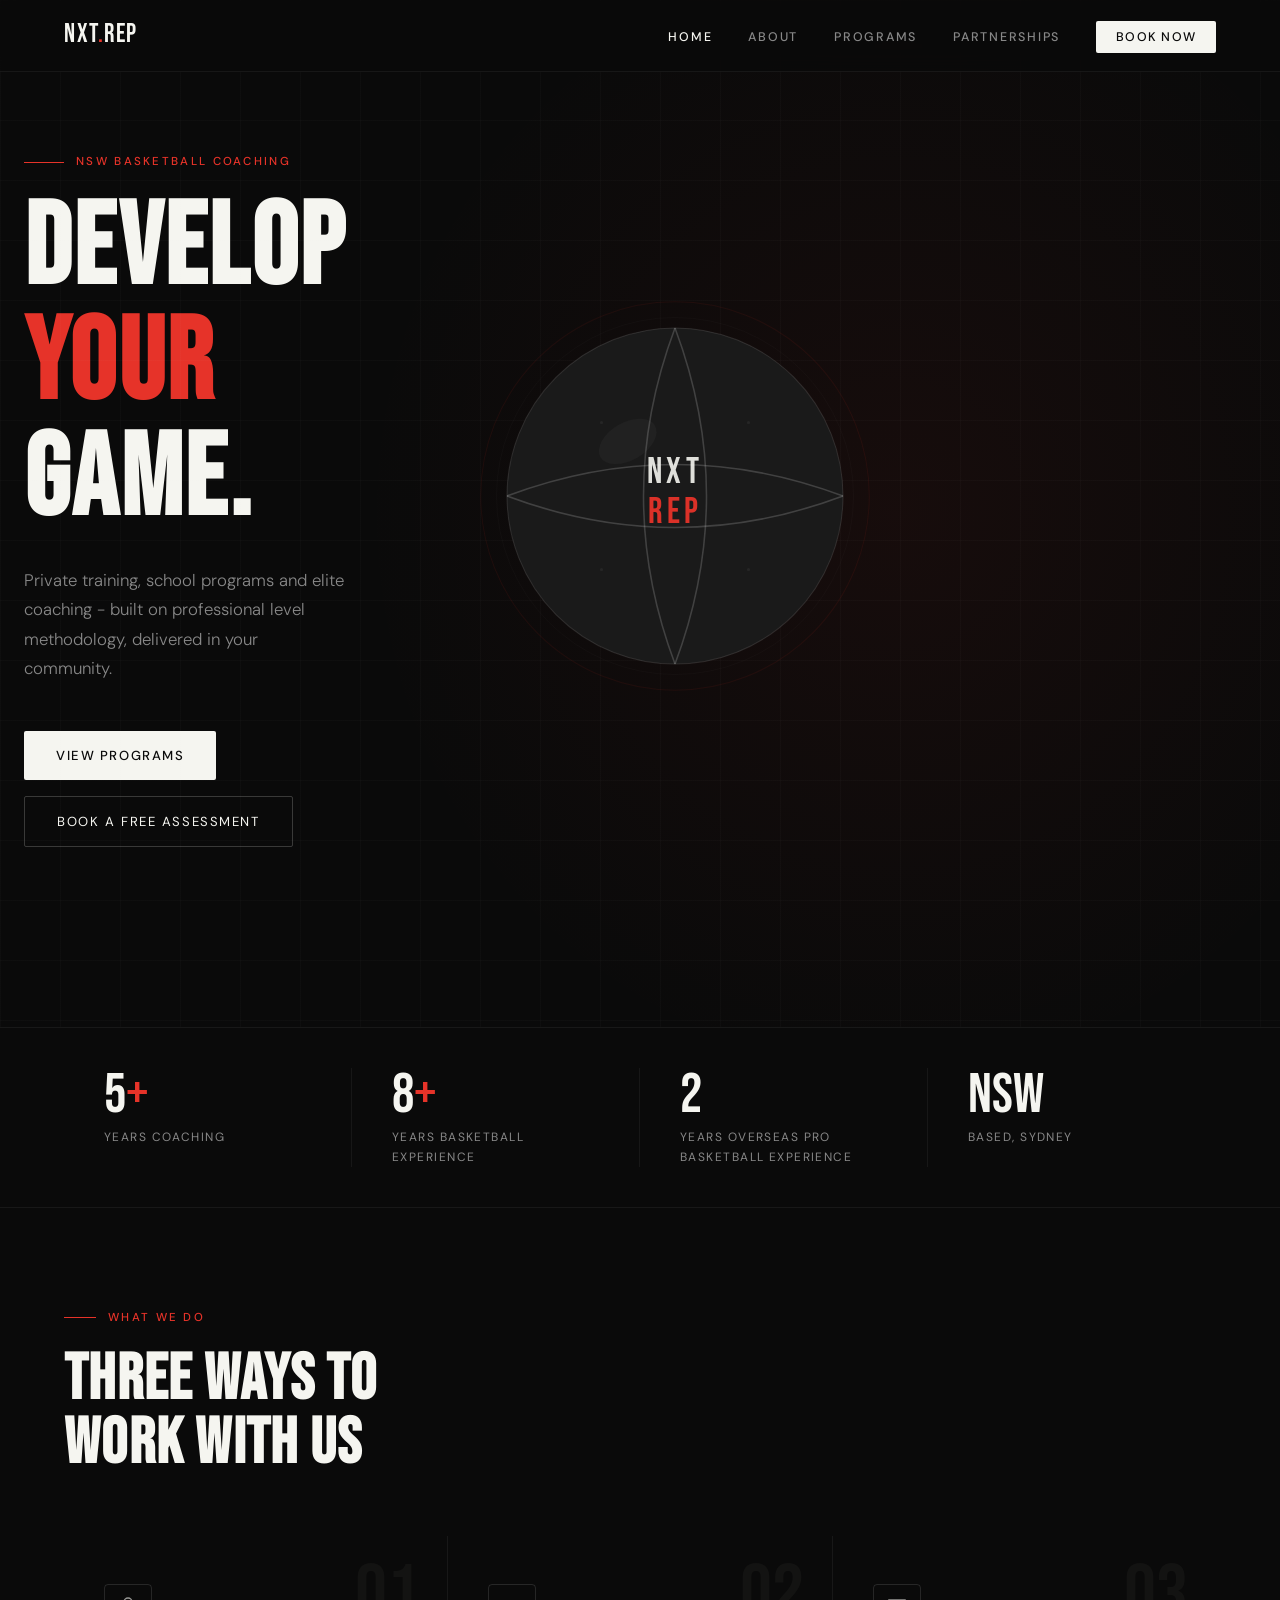
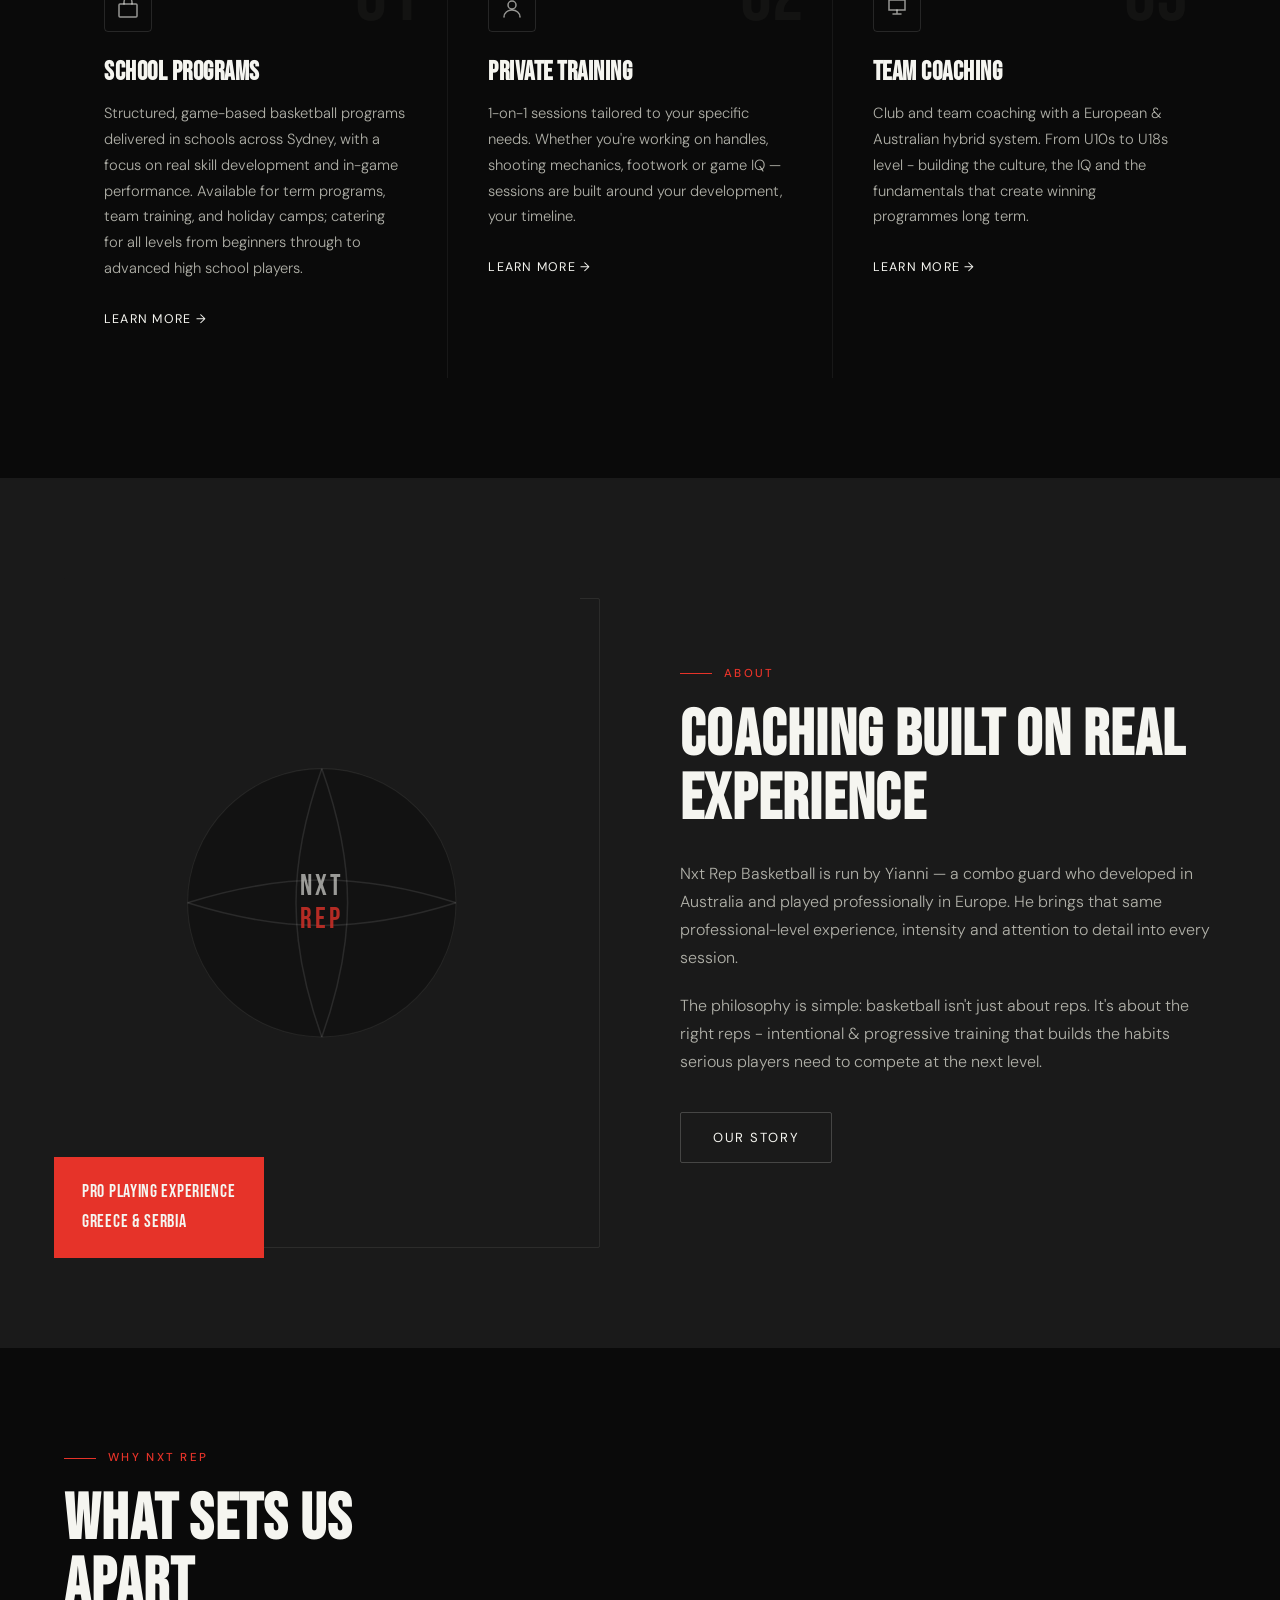
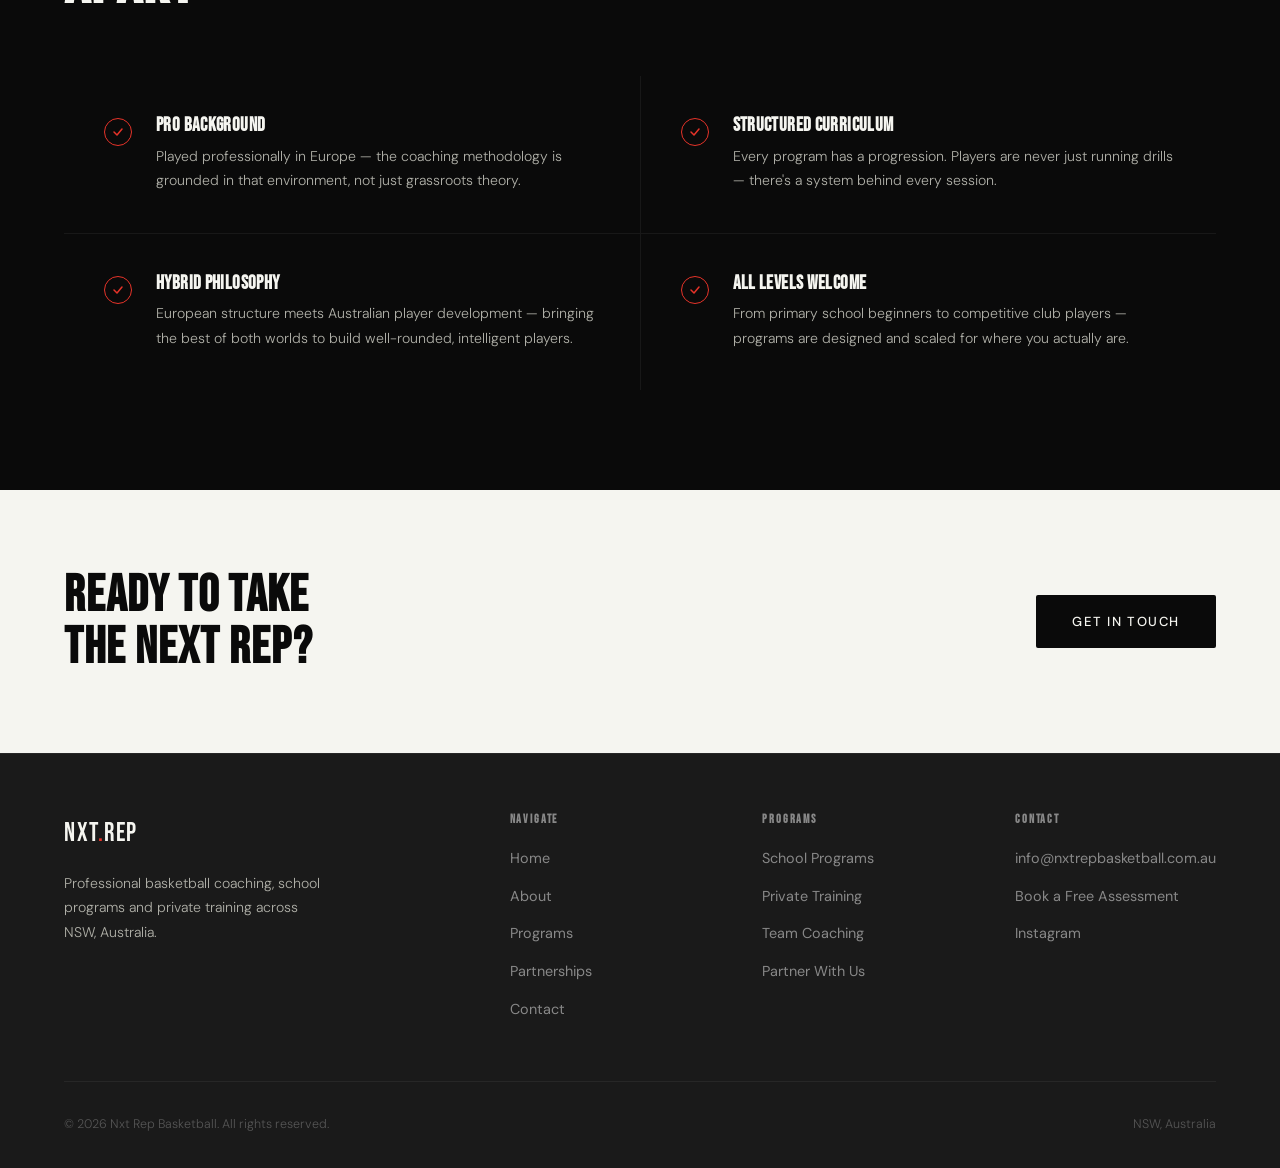
==== index.html @ c4bef32e "Add free assessment booking page and point Book Now buttons to it Co-Authored-By: Claude Opus 5.5 <n" ====
<!DOCTYPE html>
<html lang="en">
<head>
  <meta charset="UTF-8" />
  <meta name="viewport" content="width=device-width, initial-scale=1.0" />
  <meta name="description" content="Nxt Rep Basketball — School programs, private training and elite coaching in NSW, Australia. Develop your game with professional-level coaching." />
  <title>Nxt Rep Basketball | Develop Your Game</title>
  <link rel="stylesheet" href="style.css" />
</head>
<body>

<header>
  <div class="container nav-container">
    <a href="index.html" class="logo-text">NXT<span>.</span>REP</a>
    <nav>
      <ul>
        <li><a href="index.html" class="active">Home</a></li>
        <li><a href="about.html">About</a></li>
        <li><a href="programs.html">Programs</a></li>
        <li><a href="partnerships.html">Partnerships</a></li>
        <li><a href="assessment.html" class="nav-cta">Book Now</a></li>
      </ul>
    </nav>
    <button class="hamburger" id="hamburger" aria-label="Open menu">
      <span></span><span></span><span></span>
    </button>
  </div>
</header>

<div class="mobile-nav" id="mobileNav">
  <a href="index.html">Home</a>
  <a href="about.html">About</a>
  <a href="programs.html">Programs</a>
  <a href="partnerships.html">Partnerships</a>
  <a href="assessment.html">Book Now</a>
</div>

<main>
  <!-- HERO -->
  <section class="hero">
    <div class="hero-bg"></div>
    <div class="hero-grid-overlay"></div>
    <div class="container" style="display:grid;grid-template-columns:1fr 1fr;width:100%;align-items:center;">
      <div class="hero-text">
        <p class="hero-eyebrow">NSW Basketball Coaching</p>
        <h1>DEVELOP<br><em>YOUR</em><br>GAME.</h1>
        <p class="hero-sub">Private training, school programs and elite coaching - built on professional level methodology, delivered in your community.</p>
        <div class="hero-actions">
          <a href="programs.html" class="btn-primary">View Programs</a>
          <a href="assessment.html" class="btn-outline">Book a Free Assessment</a>
        </div>
      </div>
      <div class="hero-visual">
        <div class="hero-ball-wrap">
          <svg viewBox="0 0 400 400" xmlns="http://www.w3.org/2000/svg">
            <!-- Outer glow ring -->
            <circle cx="200" cy="200" r="185" fill="none" stroke="rgba(230,51,41,0.08)" stroke-width="1"/>
            <circle cx="200" cy="200" r="170" fill="none" stroke="rgba(245,245,240,0.04)" stroke-width="0.5"/>
            <!-- Ball body -->
            <circle cx="200" cy="200" r="160" fill="#1a1a1a" stroke="rgba(245,245,240,0.12)" stroke-width="1"/>
            <!-- Basketball seam lines -->
            <!-- Vertical seam -->
            <path d="M200 40 Q230 120 230 200 Q230 280 200 360" fill="none" stroke="rgba(245,245,240,0.18)" stroke-width="1.5"/>
            <path d="M200 40 Q170 120 170 200 Q170 280 200 360" fill="none" stroke="rgba(245,245,240,0.18)" stroke-width="1.5"/>
            <!-- Horizontal seam -->
            <path d="M40 200 Q120 170 200 170 Q280 170 360 200" fill="none" stroke="rgba(245,245,240,0.18)" stroke-width="1.5"/>
            <path d="M40 200 Q120 230 200 230 Q280 230 360 200" fill="none" stroke="rgba(245,245,240,0.18)" stroke-width="1.5"/>
            <!-- NXT REP text on ball -->
            <text x="200" y="188" text-anchor="middle" font-family="'Bebas Neue', sans-serif" font-size="34" letter-spacing="4" fill="rgba(245,245,240,0.90)">NXT</text>
            <text x="200" y="226" text-anchor="middle" font-family="'Bebas Neue', sans-serif" font-size="34" letter-spacing="4" fill="rgba(230,51,41,0.95)">REP</text>
            <!-- Subtle texture dots -->
            <circle cx="130" cy="130" r="1.5" fill="rgba(245,245,240,0.06)"/>
            <circle cx="270" cy="130" r="1.5" fill="rgba(245,245,240,0.06)"/>
            <circle cx="130" cy="270" r="1.5" fill="rgba(245,245,240,0.06)"/>
            <circle cx="270" cy="270" r="1.5" fill="rgba(245,245,240,0.06)"/>
            <!-- Ball shine -->
            <ellipse cx="155" cy="148" rx="30" ry="18" fill="rgba(245,245,240,0.03)" transform="rotate(-30 155 148)"/>
          </svg>
        </div>
      </div>
    </div>
  </section>

  <!-- STATS -->
  <div class="stats-bar">
    <div class="container">
      <div class="stats-grid">
        <div class="stat">
          <div class="stat-num">5<span>+</span></div>
          <div class="stat-label">Years coaching</div>
        </div>
        <div class="stat">
          <div class="stat-num">8<span>+</span></div>
          <div class="stat-label">Years Basketball Experience</div>
        </div>
        <div class="stat">
          <div class="stat-num">2</div>
          <div class="stat-label">Years Overseas Pro Basketball Experience</div>
        </div>
        <div class="stat">
          <div class="stat-num">NSW</div>
          <div class="stat-label">Based, Sydney</div>
        </div>
      </div>
    </div>
  </div>

  <!-- SERVICES -->
  <section>
    <div class="container">
      <p class="section-tag">What We Do</p>
      <h2>THREE WAYS TO<br>WORK WITH US</h2>
      <div class="services-grid">
        <!-- School Programs -->
        <div class="service-card">
          <div class="service-num">01</div>
          <div class="service-icon">
            <svg width="22" height="22" viewBox="0 0 22 22" fill="none" stroke="rgba(245,245,240,0.6)" stroke-width="1.5" stroke-linecap="round">
              <rect x="2" y="7" width="18" height="13" rx="1"/>
              <path d="M7 7V5a4 4 0 018 0v2"/>
            </svg>
          </div>
          <h3>SCHOOL PROGRAMS</h3>
          <p>Structured, game-based basketball programs delivered in schools across Sydney, with a focus on real skill development and in-game performance. Available for term programs, team training, and holiday camps; catering for all levels from beginners through to advanced high school players.</p>
          <a href="programs.html" class="service-link">Learn more →</a>
        </div>
        <!-- Private Training -->
        <div class="service-card">
          <div class="service-num">02</div>
          <div class="service-icon">
            <svg width="22" height="22" viewBox="0 0 22 22" fill="none" stroke="rgba(245,245,240,0.6)" stroke-width="1.5" stroke-linecap="round">
              <circle cx="11" cy="8" r="4"/>
              <path d="M3 20c0-4 3.6-7 8-7s8 3 8 7"/>
            </svg>
          </div>
          <h3>PRIVATE TRAINING</h3>
          <p>1-on-1 sessions tailored to your specific needs. Whether you're working on handles, shooting mechanics, footwork or game IQ — sessions are built around your development, your timeline.</p>
          <a href="programs.html" class="service-link">Learn more →</a>
        </div>
        <!-- Coaching -->
        <div class="service-card">
          <div class="service-num">03</div>
          <div class="service-icon">
            <svg width="22" height="22" viewBox="0 0 22 22" fill="none" stroke="rgba(245,245,240,0.6)" stroke-width="1.5" stroke-linecap="round">
              <path d="M3 3h16v10H3z"/>
              <path d="M7 17h8M11 13v4"/>
            </svg>
          </div>
          <h3>TEAM COACHING</h3>
          <p>Club and team coaching with a European & Australian hybrid system. From U10s to U18s level - building the culture, the IQ and the fundamentals that create winning programmes long term.</p>
          <a href="programs.html" class="service-link">Learn more →</a>
        </div>
      </div>
    </div>
  </section>

  <!-- ABOUT SPLIT -->
  <section style="background:var(--grey);padding:100px 0;">
    <div class="container">
      <div class="about-split">
        <div class="about-visual">
          <div class="about-bg-rect"></div>
          <div class="about-main-rect">
            <svg class="about-ball-svg" viewBox="0 0 300 300" xmlns="http://www.w3.org/2000/svg">
              <circle cx="150" cy="150" r="130" fill="#111" stroke="rgba(245,245,240,0.08)" stroke-width="1"/>
              <path d="M150 20 Q175 90 175 150 Q175 210 150 280" fill="none" stroke="rgba(245,245,240,0.12)" stroke-width="1.5"/>
              <path d="M150 20 Q125 90 125 150 Q125 210 150 280" fill="none" stroke="rgba(245,245,240,0.12)" stroke-width="1.5"/>
              <path d="M20 150 Q90 128 150 128 Q210 128 280 150" fill="none" stroke="rgba(245,245,240,0.12)" stroke-width="1.5"/>
              <path d="M20 150 Q90 172 150 172 Q210 172 280 150" fill="none" stroke="rgba(245,245,240,0.12)" stroke-width="1.5"/>
              <text x="150" y="142" text-anchor="middle" font-family="'Bebas Neue', sans-serif" font-size="28" letter-spacing="3" fill="rgba(245,245,240,0.7)">NXT</text>
              <text x="150" y="174" text-anchor="middle" font-family="'Bebas Neue', sans-serif" font-size="28" letter-spacing="3" fill="rgba(230,51,41,0.9)">REP</text>
            </svg>
          </div>
          <div class="about-tag-box">
            <p>Pro playing experience<br>Greece &amp; Serbia</p>
          </div>
        </div>
        <div class="about-text">
          <p class="section-tag">About</p>
          <h2>COACHING BUILT ON REAL EXPERIENCE</h2>
          <p>Nxt Rep Basketball is run by Yianni — a combo guard who developed in Australia and played professionally in Europe. He brings that same professional-level experience, intensity and attention to detail into every session.</p>
          <p>The philosophy is simple: basketball isn't just about reps. It's about the right reps - intentional & progressive training that builds the habits serious players need to compete at the next level.</p>
          <a href="about.html" class="btn-outline" style="margin-top:16px;">Our Story</a>
        </div>
      </div>
    </div>
  </section>

  <!-- WHY US -->
  <section>
    <div class="container">
      <p class="section-tag">Why Nxt Rep</p>
      <h2>WHAT SETS US<br>APART</h2>
      <div class="why-grid">
        <div class="why-item">
          <div class="why-check"><svg viewBox="0 0 12 12" fill="none"><polyline points="2,6 5,9 10,3" stroke-width="1.5" stroke-linecap="round" stroke-linejoin="round"/></svg></div>
          <div>
            <h3>PRO BACKGROUND</h3>
            <p>Played professionally in Europe — the coaching methodology is grounded in that environment, not just grassroots theory.</p>
          </div>
        </div>
        <div class="why-item">
          <div class="why-check"><svg viewBox="0 0 12 12" fill="none"><polyline points="2,6 5,9 10,3" stroke-width="1.5" stroke-linecap="round" stroke-linejoin="round"/></svg></div>
          <div>
            <h3>STRUCTURED CURRICULUM</h3>
            <p>Every program has a progression. Players are never just running drills — there's a system behind every session.</p>
          </div>
        </div>
        <div class="why-item">
          <div class="why-check"><svg viewBox="0 0 12 12" fill="none"><polyline points="2,6 5,9 10,3" stroke-width="1.5" stroke-linecap="round" stroke-linejoin="round"/></svg></div>
          <div>
            <h3>HYBRID PHILOSOPHY</h3>
            <p>European structure meets Australian player development — bringing the best of both worlds to build well-rounded, intelligent players.</p>
          </div>
        </div>
        <div class="why-item">
          <div class="why-check"><svg viewBox="0 0 12 12" fill="none"><polyline points="2,6 5,9 10,3" stroke-width="1.5" stroke-linecap="round" stroke-linejoin="round"/></svg></div>
          <div>
            <h3>ALL LEVELS WELCOME</h3>
            <p>From primary school beginners to competitive club players — programs are designed and scaled for where you actually are.</p>
          </div>
        </div>
      </div>
    </div>
  </section>

  <!-- CTA BANNER -->
  <div class="cta-banner">
    <div class="container">
      <h2 style="color:var(--black);">READY TO TAKE<br>THE NEXT REP?</h2>
      <a href="contact.html" class="btn-black">Get in Touch</a>
    </div>
  </div>
</main>

<footer>
  <div class="container">
    <div class="footer-grid">
      <div class="footer-brand">
        <span class="logo-text">NXT<span style="color:var(--red)">.</span>REP</span>
        <p>Professional basketball coaching, school programs and private training across NSW, Australia.</p>
      </div>
      <div class="footer-col">
        <h4>Navigate</h4>
        <ul>
          <li><a href="index.html">Home</a></li>
          <li><a href="about.html">About</a></li>
          <li><a href="programs.html">Programs</a></li>
          <li><a href="partnerships.html">Partnerships</a></li>
          <li><a href="contact.html">Contact</a></li>
        </ul>
      </div>
      <div class="footer-col">
        <h4>Programs</h4>
        <ul>
          <li><a href="programs.html">School Programs</a></li>
          <li><a href="programs.html">Private Training</a></li>
          <li><a href="programs.html">Team Coaching</a></li>
          <li><a href="partnerships.html">Partner With Us</a></li>
        </ul>
      </div>
      <div class="footer-col">
        <h4>Contact</h4>
        <ul>
          <li><a href="mailto:info@nxtrepbasketball.com.au">info@nxtrepbasketball.com.au</a></li>
          <li><a href="assessment.html">Book a Free Assessment</a></li>
          <li><a href="#">Instagram</a></li>
        </ul>
      </div>
    </div>
    <div class="footer-bottom">
      <p>&copy; 2026 Nxt Rep Basketball. All rights reserved.</p>
      <p>NSW, Australia</p>
    </div>
  </div>
</footer>

<script>
  const hamburger = document.getElementById('hamburger');
  const mobileNav = document.getElementById('mobileNav');
  hamburger.addEventListener('click', () => {
    mobileNav.classList.toggle('open');
  });
  mobileNav.querySelectorAll('a').forEach(a => {
    a.addEventListener('click', () => mobileNav.classList.remove('open'));
  });
</script>
</body>
</html>
---- style.css ----
@import url('https://fonts.googleapis.com/css2?family=Bebas+Neue&family=DM+Sans:ital,opsz,wght@0,9..40,300;0,9..40,400;0,9..40,500;1,9..40,300&display=swap');

:root {
  --black: #0a0a0a;
  --white: #f5f5f0;
  --grey: #1a1a1a;
  --mid-grey: #2e2e2e;
  --light-grey: #888;
  --accent: #f5f5f0;
  --red: #e63329;
  --font-display: 'Bebas Neue', sans-serif;
  --font-body: 'DM Sans', sans-serif;
  --max-w: 1200px;
  --nav-h: 72px;
}

*, *::before, *::after { box-sizing: border-box; margin: 0; padding: 0; }

html { scroll-behavior: smooth; }

body {
  background: var(--black);
  color: var(--white);
  font-family: var(--font-body);
  font-size: 16px;
  line-height: 1.6;
  overflow-x: hidden;
}

/* ─── TYPOGRAPHY ─── */
h1, h2, h3, h4 { font-family: var(--font-display); letter-spacing: 0.02em; line-height: 1; }
h1 { font-size: clamp(3.5rem, 9vw, 8rem); }
h2 { font-size: clamp(2.2rem, 5vw, 4.5rem); }
h3 { font-size: clamp(1.4rem, 2.5vw, 2rem); }
p { font-weight: 300; line-height: 1.75; color: #b0b0a8; }
a { color: inherit; text-decoration: none; }

/* ─── CONTAINER ─── */
.container { max-width: var(--max-w); margin: 0 auto; padding: 0 24px; }

/* ─── NAV ─── */
header {
  position: fixed; top: 0; left: 0; right: 0;
  height: var(--nav-h);
  background: rgba(10,10,10,0.92);
  backdrop-filter: blur(12px);
  border-bottom: 1px solid rgba(245,245,240,0.06);
  z-index: 100;
}
.nav-container {
  height: 100%;
  display: flex;
  align-items: center;
  justify-content: space-between;
}
.logo-text {
  font-family: var(--font-display);
  font-size: 1.6rem;
  letter-spacing: 0.06em;
  color: var(--white);
}
.logo-text span { color: var(--red); }
nav ul { list-style: none; display: flex; gap: 36px; }
nav ul li a {
  font-size: 0.78rem;
  font-weight: 500;
  letter-spacing: 0.14em;
  text-transform: uppercase;
  color: #888;
  transition: color 0.2s;
}
nav ul li a:hover, nav ul li a.active { color: var(--white); }
.nav-cta {
  background: var(--white);
  color: var(--black) !important;
  padding: 8px 20px;
  border-radius: 2px;
  font-weight: 500 !important;
  letter-spacing: 0.1em;
  transition: background 0.2s, color 0.2s !important;
}
.nav-cta:hover { background: var(--red) !important; color: var(--white) !important; }

/* Hamburger */
.hamburger { display: none; background: none; border: none; cursor: pointer; padding: 4px; }
.hamburger span {
  display: block; width: 24px; height: 1.5px;
  background: var(--white); margin: 5px 0;
  transition: all 0.3s;
}
.mobile-nav {
  display: none; position: fixed; inset: 0;
  background: var(--black); z-index: 99;
  flex-direction: column; align-items: center; justify-content: center; gap: 40px;
}
.mobile-nav a {
  font-family: var(--font-display);
  font-size: 3rem;
  letter-spacing: 0.06em;
  color: var(--white);
  transition: color 0.2s;
}
.mobile-nav a:hover { color: var(--red); }
.mobile-nav.open { display: flex; }

/* ─── HERO ─── */
.hero {
  min-height: 100vh;
  padding-top: var(--nav-h);
  display: grid;
  grid-template-columns: 1fr 1fr;
  align-items: center;
  position: relative;
  overflow: hidden;
}
.hero-bg {
  position: absolute; inset: 0;
  background: radial-gradient(ellipse 60% 80% at 70% 50%, rgba(230,51,41,0.06) 0%, transparent 70%);
  pointer-events: none;
}
.hero-grid-overlay {
  position: absolute; inset: 0;
  background-image: linear-gradient(rgba(245,245,240,0.02) 1px, transparent 1px),
                    linear-gradient(90deg, rgba(245,245,240,0.02) 1px, transparent 1px);
  background-size: 60px 60px;
  pointer-events: none;
}
.hero-text { padding: 80px 60px 80px 0; }
.hero-eyebrow {
  font-size: 0.72rem;
  letter-spacing: 0.2em;
  text-transform: uppercase;
  color: var(--red);
  font-weight: 500;
  margin-bottom: 20px;
  display: flex;
  align-items: center;
  gap: 12px;
}
.hero-eyebrow::before {
  content: '';
  display: inline-block;
  width: 40px; height: 1px;
  background: var(--red);
}
.hero h1 { margin-bottom: 28px; }
.hero h1 em { font-style: normal; color: var(--red); }
.hero-sub {
  font-size: 1.05rem;
  max-width: 420px;
  margin-bottom: 48px;
  color: #888;
}
.hero-actions { display: flex; gap: 16px; flex-wrap: wrap; }
.btn-primary {
  background: var(--white);
  color: var(--black);
  padding: 14px 32px;
  font-weight: 500;
  font-size: 0.82rem;
  letter-spacing: 0.12em;
  text-transform: uppercase;
  border-radius: 2px;
  transition: background 0.2s, color 0.2s;
  display: inline-block;
}
.btn-primary:hover { background: var(--red); color: var(--white); }
.btn-outline {
  border: 1px solid rgba(245,245,240,0.2);
  color: var(--white);
  padding: 14px 32px;
  font-weight: 400;
  font-size: 0.82rem;
  letter-spacing: 0.12em;
  text-transform: uppercase;
  border-radius: 2px;
  transition: border-color 0.2s, background 0.2s;
  display: inline-block;
}
.btn-outline:hover { border-color: var(--white); background: rgba(245,245,240,0.06); }

/* Hero ball SVG side */
.hero-visual {
  display: flex;
  align-items: center;
  justify-content: center;
  padding: 60px;
  position: relative;
}
.hero-ball-wrap {
  position: relative;
  width: 420px;
  max-width: 100%;
}
.hero-ball-wrap svg { width: 100%; height: auto; }

/* ─── STATS BAR ─── */
.stats-bar {
  border-top: 1px solid rgba(245,245,240,0.06);
  border-bottom: 1px solid rgba(245,245,240,0.06);
  padding: 40px 0;
}
.stats-grid {
  display: grid;
  grid-template-columns: repeat(4, 1fr);
  gap: 0;
}
.stat {
  padding: 0 40px;
  border-right: 1px solid rgba(245,245,240,0.06);
}
.stat:last-child { border-right: none; }
.stat-num {
  font-family: var(--font-display);
  font-size: 3.5rem;
  line-height: 1;
  color: var(--white);
  margin-bottom: 4px;
}
.stat-num span { color: var(--red); }
.stat-label {
  font-size: 0.75rem;
  letter-spacing: 0.12em;
  text-transform: uppercase;
  color: var(--light-grey);
}

/* ─── SECTIONS ─── */
section { padding: 100px 0; }
.section-tag {
  font-size: 0.72rem;
  letter-spacing: 0.2em;
  text-transform: uppercase;
  color: var(--red);
  font-weight: 500;
  display: flex;
  align-items: center;
  gap: 12px;
  margin-bottom: 20px;
}
.section-tag::before {
  content: '';
  display: inline-block;
  width: 32px; height: 1px;
  background: var(--red);
}

/* ─── SERVICES ─── */
.services-grid {
  display: grid;
  grid-template-columns: repeat(3, 1fr);
  gap: 1px;
  background: rgba(245,245,240,0.06);
  margin-top: 60px;
}
.service-card {
  background: var(--black);
  padding: 48px 40px;
  position: relative;
  overflow: hidden;
  transition: background 0.3s;
}
.service-card:hover { background: var(--grey); }
.service-num {
  font-family: var(--font-display);
  font-size: 5rem;
  color: rgba(245,245,240,0.04);
  position: absolute;
  top: 20px; right: 28px;
  line-height: 1;
  transition: color 0.3s;
}
.service-card:hover .service-num { color: rgba(230,51,41,0.1); }
.service-icon {
  width: 48px; height: 48px;
  border: 1px solid rgba(245,245,240,0.12);
  border-radius: 4px;
  display: flex; align-items: center; justify-content: center;
  margin-bottom: 28px;
}
.service-card h3 { margin-bottom: 16px; font-size: 1.6rem; }
.service-card p { font-size: 0.92rem; }
.service-link {
  display: inline-flex;
  align-items: center;
  gap: 8px;
  margin-top: 28px;
  font-size: 0.78rem;
  letter-spacing: 0.1em;
  text-transform: uppercase;
  color: var(--white);
  transition: gap 0.2s;
}
.service-link:hover { gap: 14px; color: var(--red); }

/* ─── ABOUT SPLIT ─── */
.about-split {
  display: grid;
  grid-template-columns: 1fr 1fr;
  gap: 80px;
  align-items: center;
}
.about-text h2 { margin-bottom: 28px; }
.about-text p { margin-bottom: 20px; }
.about-visual {
  position: relative;
  aspect-ratio: 4/5;
}
.about-bg-rect {
  position: absolute;
  inset: 20px 0 0 20px;
  border: 1px solid rgba(245,245,240,0.08);
  border-radius: 2px;
}
.about-main-rect {
  position: absolute;
  inset: 0 20px 20px 0;
  background: var(--grey);
  border-radius: 2px;
  display: flex;
  flex-direction: column;
  align-items: center;
  justify-content: center;
  overflow: hidden;
}
.about-ball-svg { width: 60%; opacity: 0.85; }
.about-tag-box {
  position: absolute;
  bottom: -10px; left: -10px;
  background: var(--red);
  padding: 20px 28px;
}
.about-tag-box p {
  font-family: var(--font-display);
  font-size: 1.1rem;
  color: var(--white);
  letter-spacing: 0.04em;
}

/* ─── WHY US ─── */
.why-grid {
  display: grid;
  grid-template-columns: repeat(2, 1fr);
  gap: 1px;
  background: rgba(245,245,240,0.06);
  margin-top: 60px;
}
.why-item {
  background: var(--black);
  padding: 40px;
  display: flex;
  gap: 24px;
  transition: background 0.2s;
}
.why-item:hover { background: var(--grey); }
.why-check {
  width: 28px; height: 28px; flex-shrink: 0;
  border: 1px solid var(--red);
  border-radius: 50%;
  display: flex; align-items: center; justify-content: center;
  margin-top: 2px;
}
.why-check svg { width: 12px; height: 12px; stroke: var(--red); }
.why-item h3 { font-size: 1.2rem; margin-bottom: 8px; }
.why-item p { font-size: 0.88rem; }

/* ─── PARTNERSHIPS ─── */
.partner-intro {
  display: grid;
  grid-template-columns: 1fr 1fr;
  gap: 80px;
  align-items: start;
  margin-bottom: 80px;
}
.partner-steps { margin-top: 60px; }
.step {
  display: flex;
  gap: 32px;
  padding: 32px 0;
  border-bottom: 1px solid rgba(245,245,240,0.06);
}
.step:first-child { border-top: 1px solid rgba(245,245,240,0.06); }
.step-num {
  font-family: var(--font-display);
  font-size: 3rem;
  color: rgba(245,245,240,0.1);
  line-height: 1;
  flex-shrink: 0;
  width: 60px;
}
.step h3 { font-size: 1.4rem; margin-bottom: 8px; }
.step p { font-size: 0.9rem; }

/* ─── CONTACT ─── */
.contact-grid {
  display: grid;
  grid-template-columns: 1fr 1fr;
  gap: 80px;
  align-items: start;
}
.contact-form { display: flex; flex-direction: column; gap: 20px; }
.form-group { display: flex; flex-direction: column; gap: 8px; }
.form-group label {
  font-size: 0.72rem;
  letter-spacing: 0.14em;
  text-transform: uppercase;
  color: var(--light-grey);
}
.form-group input,
.form-group select,
.form-group textarea {
  background: var(--grey);
  border: 1px solid rgba(245,245,240,0.08);
  color: var(--white);
  padding: 14px 18px;
  font-family: var(--font-body);
  font-size: 0.95rem;
  border-radius: 2px;
  outline: none;
  transition: border-color 0.2s;
  appearance: none;
  -webkit-appearance: none;
}
.form-group input:focus,
.form-group select:focus,
.form-group textarea:focus { border-color: rgba(245,245,240,0.3); }
.form-group textarea { resize: vertical; min-height: 140px; }
.form-group select { background-image: url("data:image/svg+xml,%3Csvg xmlns='http://www.w3.org/2000/svg' width='12' height='8' viewBox='0 0 12 8'%3E%3Cpath d='M1 1l5 5 5-5' stroke='%23888' stroke-width='1.5' fill='none'/%3E%3C/svg%3E"); background-repeat: no-repeat; background-position: right 16px center; padding-right: 40px; }
.contact-info { padding-top: 8px; }
.contact-info h3 { font-size: 1.8rem; margin-bottom: 20px; }
.contact-info p { margin-bottom: 40px; }
.contact-detail {
  display: flex;
  gap: 16px;
  align-items: flex-start;
  margin-bottom: 24px;
}
.contact-detail-icon {
  width: 40px; height: 40px; flex-shrink: 0;
  border: 1px solid rgba(245,245,240,0.1);
  border-radius: 2px;
  display: flex; align-items: center; justify-content: center;
}
.contact-detail-text { font-size: 0.9rem; color: #888; }
.contact-detail-text strong { color: var(--white); display: block; font-size: 0.78rem; letter-spacing: 0.1em; text-transform: uppercase; margin-bottom: 2px; font-weight: 400; }

/* ─── CTA BANNER ─── */
.cta-banner {
  background: var(--white);
  padding: 80px 0;
}
.cta-banner .container {
  display: flex;
  align-items: center;
  justify-content: space-between;
  gap: 40px;
  flex-wrap: wrap;
}
.cta-banner h2 {
  color: var(--black);
  font-size: clamp(2rem, 4vw, 3.5rem);
}
.btn-black {
  background: var(--black);
  color: var(--white);
  padding: 16px 36px;
  font-weight: 500;
  font-size: 0.82rem;
  letter-spacing: 0.12em;
  text-transform: uppercase;
  border-radius: 2px;
  transition: background 0.2s;
  display: inline-block;
  white-space: nowrap;
}
.btn-black:hover { background: var(--red); }

/* ─── FOOTER ─── */
footer {
  background: var(--grey);
  border-top: 1px solid rgba(245,245,240,0.06);
  padding: 60px 0 32px;
}
.footer-grid {
  display: grid;
  grid-template-columns: 2fr 1fr 1fr 1fr;
  gap: 60px;
  padding-bottom: 48px;
  border-bottom: 1px solid rgba(245,245,240,0.06);
  margin-bottom: 32px;
}
.footer-brand p { font-size: 0.88rem; margin-top: 16px; max-width: 260px; }
.footer-col h4 {
  font-size: 0.72rem;
  letter-spacing: 0.16em;
  text-transform: uppercase;
  color: var(--light-grey);
  margin-bottom: 20px;
}
.footer-col ul { list-style: none; }
.footer-col ul li { margin-bottom: 12px; }
.footer-col ul li a { font-size: 0.9rem; color: #888; transition: color 0.2s; }
.footer-col ul li a:hover { color: var(--white); }
.footer-bottom {
  display: flex;
  justify-content: space-between;
  align-items: center;
  flex-wrap: wrap;
  gap: 12px;
}
.footer-bottom p { font-size: 0.78rem; color: #555; }

/* ─── PAGE HEADERS ─── */
.page-header {
  padding: calc(var(--nav-h) + 80px) 0 80px;
  border-bottom: 1px solid rgba(245,245,240,0.06);
}
.page-header .section-tag { margin-bottom: 20px; }
.page-header h1 { max-width: 800px; }
.page-header p { max-width: 560px; margin-top: 24px; font-size: 1.05rem; }

/* ─── PROGRAM CARDS ─── */
.programs-grid {
  display: grid;
  grid-template-columns: repeat(3, 1fr);
  gap: 1px;
  background: rgba(245,245,240,0.06);
  margin-top: 60px;
}
.program-card {
  background: var(--black);
  padding: 48px 36px;
  position: relative;
  overflow: hidden;
  transition: background 0.3s;
}
.program-card.featured { background: var(--grey); }
.program-card:hover { background: var(--mid-grey); }
.program-card-tag {
  font-size: 0.7rem;
  letter-spacing: 0.16em;
  text-transform: uppercase;
  color: var(--red);
  margin-bottom: 20px;
}
.program-card h3 { font-size: 1.8rem; margin-bottom: 16px; }
.program-card p { font-size: 0.9rem; margin-bottom: 28px; }
.program-details { list-style: none; }
.program-details li {
  font-size: 0.85rem;
  color: #888;
  padding: 8px 0;
  border-bottom: 1px solid rgba(245,245,240,0.05);
  display: flex;
  gap: 10px;
}
.program-details li::before { content: '—'; color: var(--red); flex-shrink: 0; }

/* ─── ABOUT PAGE ─── */
.timeline { margin-top: 60px; }
.timeline-item {
  display: grid;
  grid-template-columns: 120px 1fr;
  gap: 40px;
  padding: 40px 0;
  border-bottom: 1px solid rgba(245,245,240,0.06);
}
.timeline-year {
  font-family: var(--font-display);
  font-size: 2.5rem;
  color: rgba(245,245,240,0.15);
}
.timeline-item h3 { font-size: 1.4rem; margin-bottom: 10px; }

/* ─── PHILOSOPHY GRID ─── */
.philosophy-grid {
  display: grid;
  grid-template-columns: repeat(3, 1fr);
  gap: 1px;
  background: rgba(245,245,240,0.06);
  margin-top: 60px;
}
.philosophy-item {
  background: var(--black);
  padding: 40px;
  transition: background 0.2s;
}
.philosophy-item:hover { background: var(--grey); }
.philosophy-num {
  font-family: var(--font-display);
  font-size: 4rem;
  color: rgba(245,245,240,0.06);
  margin-bottom: 16px;
  line-height: 1;
}
.philosophy-item h3 { font-size: 1.4rem; margin-bottom: 12px; }

/* ─── QUOTE BLOCK ─── */
.quote-block {
  background: var(--grey);
  padding: 80px;
  position: relative;
  overflow: hidden;
}
.quote-block::before {
  content: '"';
  font-family: var(--font-display);
  font-size: 20rem;
  color: rgba(245,245,240,0.03);
  position: absolute;
  top: -60px; left: 40px;
  line-height: 1;
  pointer-events: none;
}
.quote-block blockquote {
  font-family: var(--font-display);
  font-size: clamp(1.6rem, 3vw, 2.6rem);
  line-height: 1.2;
  max-width: 800px;
  color: var(--white);
  position: relative;
}
.quote-attribution {
  margin-top: 32px;
  font-size: 0.78rem;
  letter-spacing: 0.14em;
  text-transform: uppercase;
  color: var(--red);
  position: relative;
}

/* ─── UTILITY ─── */
.divider { height: 1px; background: rgba(245,245,240,0.06); }
.text-red { color: var(--red); }
.mt-60 { margin-top: 60px; }

/* ─── RESPONSIVE ─── */
@media (max-width: 1024px) {
  .hero { grid-template-columns: 1fr; min-height: auto; padding: calc(var(--nav-h) + 60px) 0 80px; }
  .hero-visual { display: none; }
  .hero-text { padding: 0; max-width: 600px; }
  .about-split { grid-template-columns: 1fr; }
  .about-visual { display: none; }
  .contact-grid { grid-template-columns: 1fr; }
  .partner-intro { grid-template-columns: 1fr; gap: 40px; }
  .services-grid { grid-template-columns: 1fr; }
  .programs-grid { grid-template-columns: 1fr; }
  .stats-grid { grid-template-columns: repeat(2, 1fr); }
  .stat { padding: 24px; }
  .stat:nth-child(2) { border-right: none; }
  .footer-grid { grid-template-columns: 1fr 1fr; }
  .philosophy-grid { grid-template-columns: 1fr; }
  .why-grid { grid-template-columns: 1fr; }
}

@media (max-width: 768px) {
  h1 { font-size: 3rem; }
  h2 { font-size: 2rem; }
  nav ul { display: none; }
  .hamburger { display: block; }
  .nav-cta-desktop { display: none; }
  .stats-grid { grid-template-columns: 1fr 1fr; }
  .cta-banner .container { flex-direction: column; text-align: center; }
  .footer-grid { grid-template-columns: 1fr; }
  .quote-block { padding: 48px 32px; }
  .timeline-item { grid-template-columns: 80px 1fr; gap: 20px; }
}
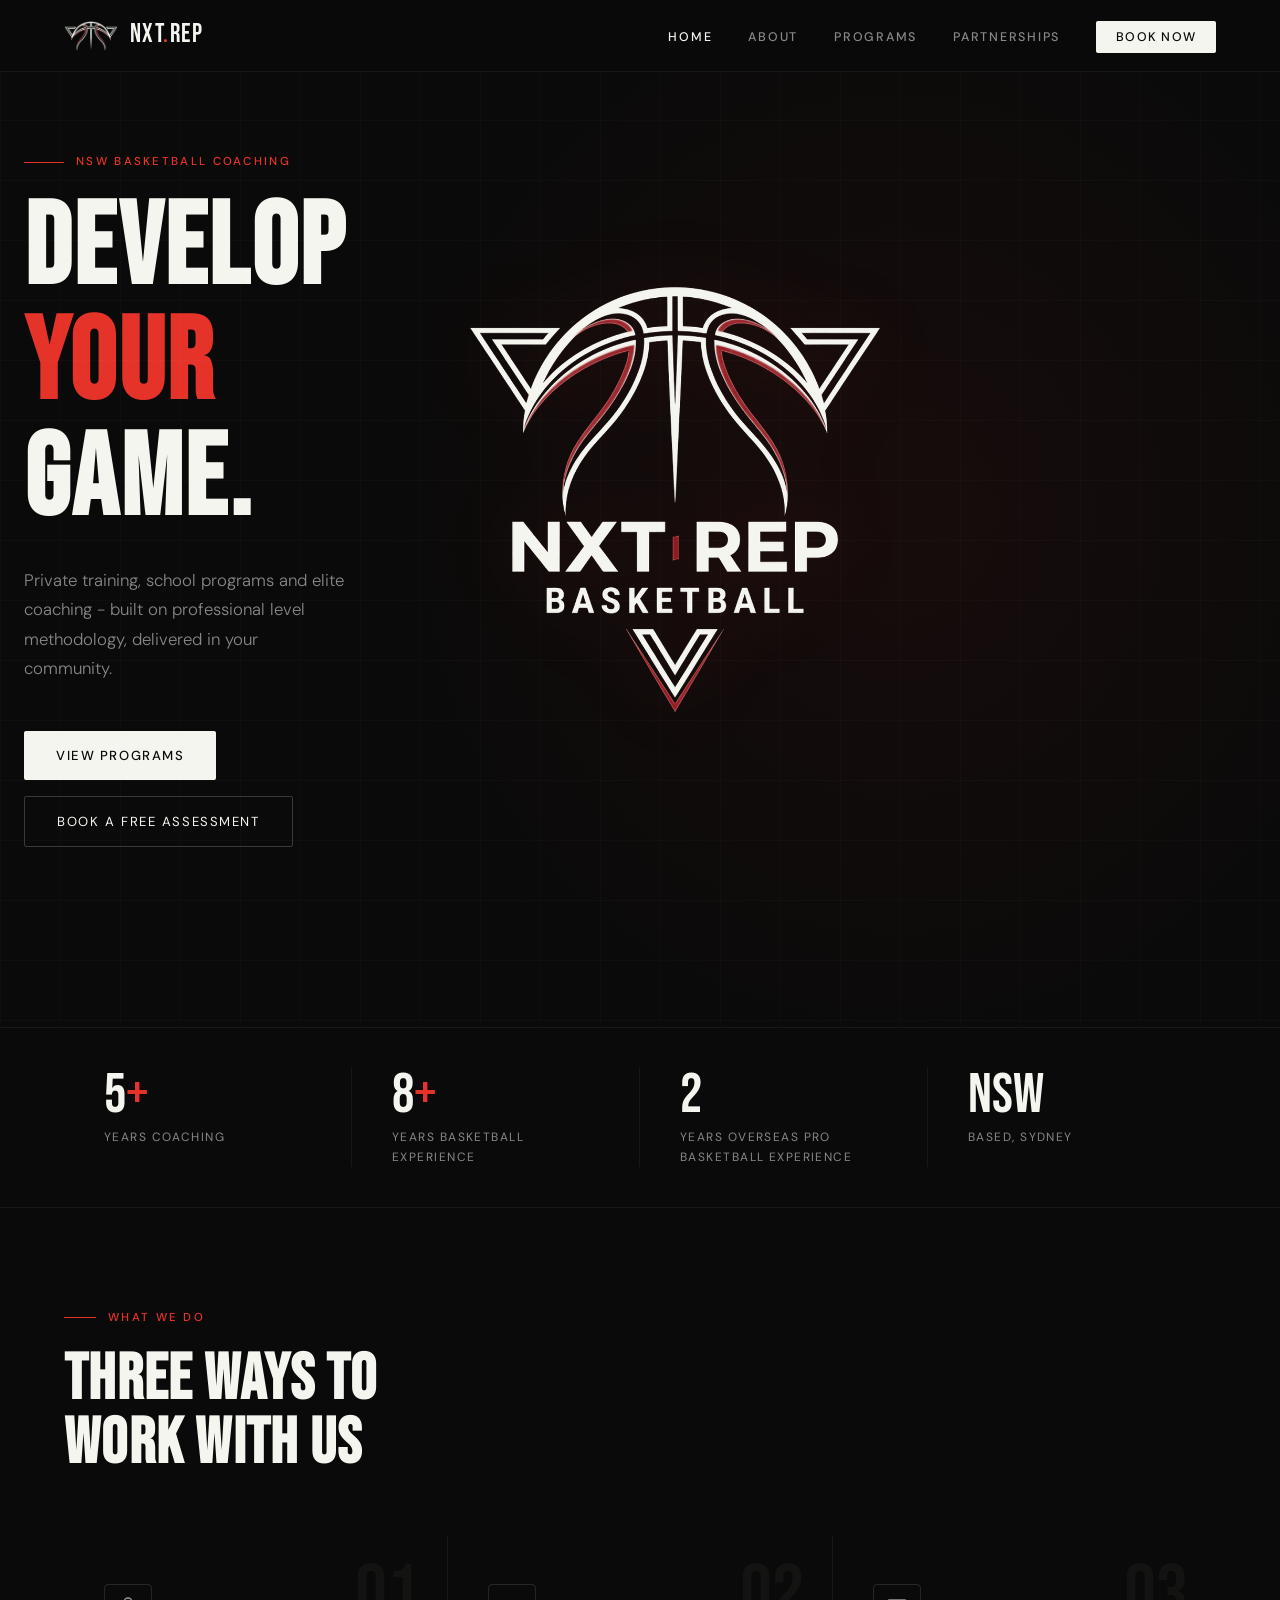
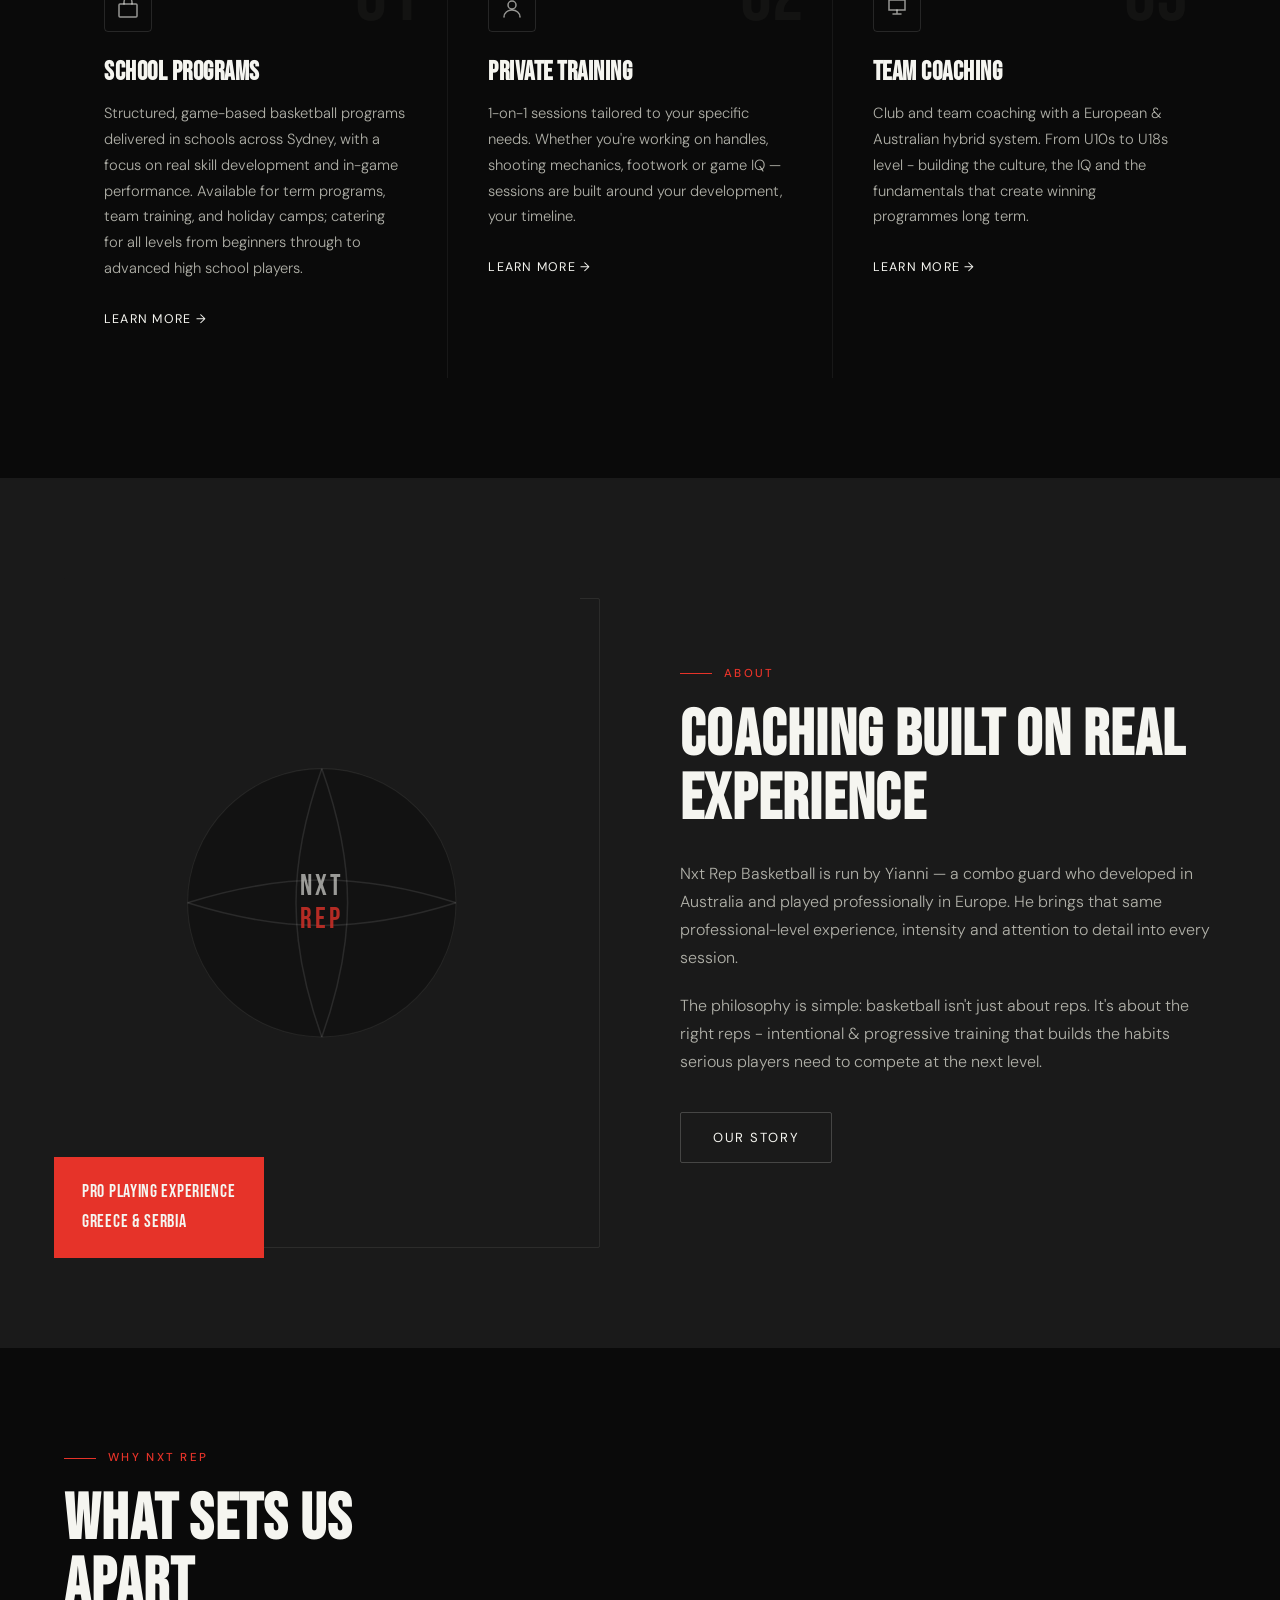
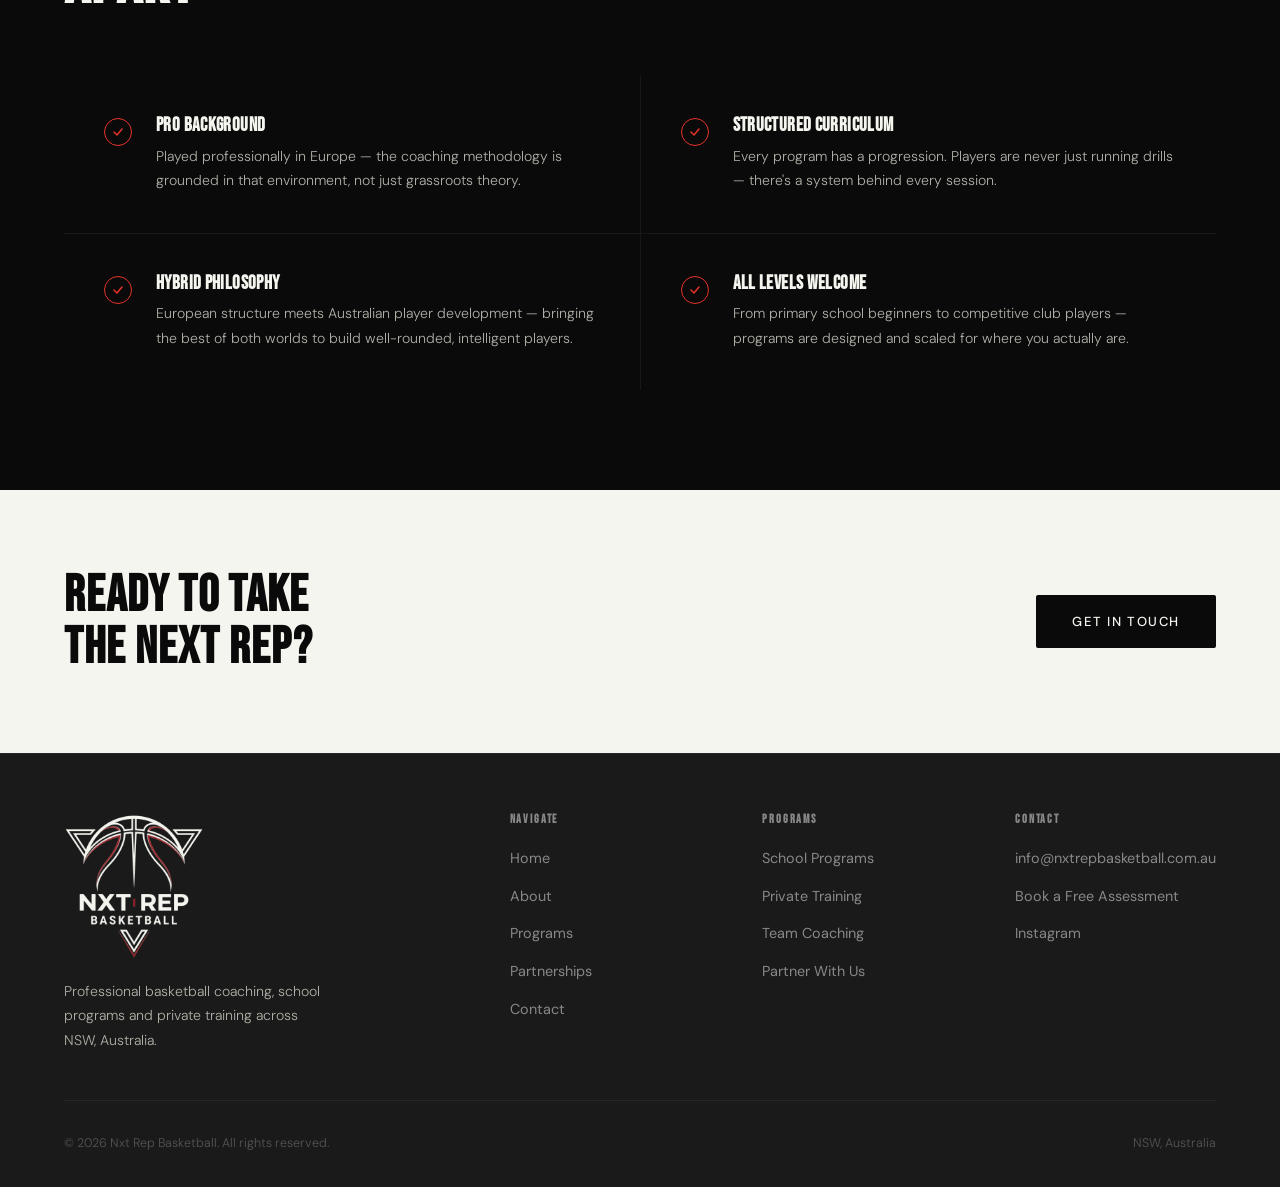
==== commit 3b444c86: "Add Nxt Rep logo: favicon, header mark, homepage hero and footer Co-Authored-By: Claude Opus 5.5 <no" ====
--- a/index.html
+++ b/index.html
@@ -5,20 +5,25 @@
   <meta name="viewport" content="width=device-width, initial-scale=1.0" />
   <meta name="description" content="Nxt Rep Basketball — School programs, private training and elite coaching in NSW, Australia. Develop your game with professional-level coaching." />
   <title>Nxt Rep Basketball | Develop Your Game</title>
+  <link rel="icon" href="/favicon.ico" sizes="48x48" />
+  <link rel="icon" type="image/png" sizes="32x32" href="/assets/icon-dark-32.png" media="(prefers-color-scheme: light)" />
+  <link rel="icon" type="image/png" sizes="32x32" href="/assets/icon-light-32.png" media="(prefers-color-scheme: dark)" />
+  <link rel="icon" type="image/png" sizes="192x192" href="/assets/icon-dark-192.png" />
+  <link rel="apple-touch-icon" href="/apple-touch-icon.png" />
   <link rel="stylesheet" href="style.css" />
 </head>
 <body>
 
 <header>
   <div class="container nav-container">
-    <a href="index.html" class="logo-text">NXT<span>.</span>REP</a>
+    <a href="/" class="logo-link" aria-label="Nxt Rep Basketball home"><img src="/assets/logo-mark-light.png" alt="" class="logo-mark" width="54" height="30" /><span class="logo-text">NXT<span>.</span>REP</span></a>
     <nav>
       <ul>
-        <li><a href="index.html" class="active">Home</a></li>
-        <li><a href="about.html">About</a></li>
-        <li><a href="programs.html">Programs</a></li>
-        <li><a href="partnerships.html">Partnerships</a></li>
-        <li><a href="assessment.html" class="nav-cta">Book Now</a></li>
+        <li><a href="/" class="active">Home</a></li>
+        <li><a href="/about">About</a></li>
+        <li><a href="/programs">Programs</a></li>
+        <li><a href="/partnerships">Partnerships</a></li>
+        <li><a href="/assessment" class="nav-cta">Book Now</a></li>
       </ul>
     </nav>
     <button class="hamburger" id="hamburger" aria-label="Open menu">
@@ -28,11 +33,11 @@
 </header>
 
 <div class="mobile-nav" id="mobileNav">
-  <a href="index.html">Home</a>
-  <a href="about.html">About</a>
-  <a href="programs.html">Programs</a>
-  <a href="partnerships.html">Partnerships</a>
-  <a href="assessment.html">Book Now</a>
+  <a href="/">Home</a>
+  <a href="/about">About</a>
+  <a href="/programs">Programs</a>
+  <a href="/partnerships">Partnerships</a>
+  <a href="/assessment">Book Now</a>
 </div>
 
 <main>
@@ -42,40 +47,18 @@
     <div class="hero-grid-overlay"></div>
     <div class="container" style="display:grid;grid-template-columns:1fr 1fr;width:100%;align-items:center;">
       <div class="hero-text">
+        <img src="/assets/logo-light.png" alt="Nxt Rep Basketball" class="hero-logo-mobile" width="800" height="828" />
         <p class="hero-eyebrow">NSW Basketball Coaching</p>
         <h1>DEVELOP<br><em>YOUR</em><br>GAME.</h1>
         <p class="hero-sub">Private training, school programs and elite coaching - built on professional level methodology, delivered in your community.</p>
         <div class="hero-actions">
-          <a href="programs.html" class="btn-primary">View Programs</a>
-          <a href="assessment.html" class="btn-outline">Book a Free Assessment</a>
+          <a href="/programs" class="btn-primary">View Programs</a>
+          <a href="/assessment" class="btn-outline">Book a Free Assessment</a>
         </div>
       </div>
       <div class="hero-visual">
         <div class="hero-ball-wrap">
-          <svg viewBox="0 0 400 400" xmlns="http://www.w3.org/2000/svg">
-            <!-- Outer glow ring -->
-            <circle cx="200" cy="200" r="185" fill="none" stroke="rgba(230,51,41,0.08)" stroke-width="1"/>
-            <circle cx="200" cy="200" r="170" fill="none" stroke="rgba(245,245,240,0.04)" stroke-width="0.5"/>
-            <!-- Ball body -->
-            <circle cx="200" cy="200" r="160" fill="#1a1a1a" stroke="rgba(245,245,240,0.12)" stroke-width="1"/>
-            <!-- Basketball seam lines -->
-            <!-- Vertical seam -->
-            <path d="M200 40 Q230 120 230 200 Q230 280 200 360" fill="none" stroke="rgba(245,245,240,0.18)" stroke-width="1.5"/>
-            <path d="M200 40 Q170 120 170 200 Q170 280 200 360" fill="none" stroke="rgba(245,245,240,0.18)" stroke-width="1.5"/>
-            <!-- Horizontal seam -->
-            <path d="M40 200 Q120 170 200 170 Q280 170 360 200" fill="none" stroke="rgba(245,245,240,0.18)" stroke-width="1.5"/>
-            <path d="M40 200 Q120 230 200 230 Q280 230 360 200" fill="none" stroke="rgba(245,245,240,0.18)" stroke-width="1.5"/>
-            <!-- NXT REP text on ball -->
-            <text x="200" y="188" text-anchor="middle" font-family="'Bebas Neue', sans-serif" font-size="34" letter-spacing="4" fill="rgba(245,245,240,0.90)">NXT</text>
-            <text x="200" y="226" text-anchor="middle" font-family="'Bebas Neue', sans-serif" font-size="34" letter-spacing="4" fill="rgba(230,51,41,0.95)">REP</text>
-            <!-- Subtle texture dots -->
-            <circle cx="130" cy="130" r="1.5" fill="rgba(245,245,240,0.06)"/>
-            <circle cx="270" cy="130" r="1.5" fill="rgba(245,245,240,0.06)"/>
-            <circle cx="130" cy="270" r="1.5" fill="rgba(245,245,240,0.06)"/>
-            <circle cx="270" cy="270" r="1.5" fill="rgba(245,245,240,0.06)"/>
-            <!-- Ball shine -->
-            <ellipse cx="155" cy="148" rx="30" ry="18" fill="rgba(245,245,240,0.03)" transform="rotate(-30 155 148)"/>
-          </svg>
+          <img src="/assets/logo-light.png" alt="Nxt Rep Basketball" width="800" height="828" />
         </div>
       </div>
     </div>
@@ -122,7 +105,7 @@
           </div>
           <h3>SCHOOL PROGRAMS</h3>
           <p>Structured, game-based basketball programs delivered in schools across Sydney, with a focus on real skill development and in-game performance. Available for term programs, team training, and holiday camps; catering for all levels from beginners through to advanced high school players.</p>
-          <a href="programs.html" class="service-link">Learn more →</a>
+          <a href="/programs" class="service-link">Learn more →</a>
         </div>
         <!-- Private Training -->
         <div class="service-card">
@@ -135,7 +118,7 @@
           </div>
           <h3>PRIVATE TRAINING</h3>
           <p>1-on-1 sessions tailored to your specific needs. Whether you're working on handles, shooting mechanics, footwork or game IQ — sessions are built around your development, your timeline.</p>
-          <a href="programs.html" class="service-link">Learn more →</a>
+          <a href="/programs" class="service-link">Learn more →</a>
         </div>
         <!-- Coaching -->
         <div class="service-card">
@@ -148,7 +131,7 @@
           </div>
           <h3>TEAM COACHING</h3>
           <p>Club and team coaching with a European & Australian hybrid system. From U10s to U18s level - building the culture, the IQ and the fundamentals that create winning programmes long term.</p>
-          <a href="programs.html" class="service-link">Learn more →</a>
+          <a href="/programs" class="service-link">Learn more →</a>
         </div>
       </div>
     </div>
@@ -180,7 +163,7 @@
           <h2>COACHING BUILT ON REAL EXPERIENCE</h2>
           <p>Nxt Rep Basketball is run by Yianni — a combo guard who developed in Australia and played professionally in Europe. He brings that same professional-level experience, intensity and attention to detail into every session.</p>
           <p>The philosophy is simple: basketball isn't just about reps. It's about the right reps - intentional & progressive training that builds the habits serious players need to compete at the next level.</p>
-          <a href="about.html" class="btn-outline" style="margin-top:16px;">Our Story</a>
+          <a href="/about" class="btn-outline" style="margin-top:16px;">Our Story</a>
         </div>
       </div>
     </div>
@@ -228,7 +211,7 @@
   <div class="cta-banner">
     <div class="container">
       <h2 style="color:var(--black);">READY TO TAKE<br>THE NEXT REP?</h2>
-      <a href="contact.html" class="btn-black">Get in Touch</a>
+      <a href="/contact" class="btn-black">Get in Touch</a>
     </div>
   </div>
 </main>
@@ -237,33 +220,33 @@
   <div class="container">
     <div class="footer-grid">
       <div class="footer-brand">
-        <span class="logo-text">NXT<span style="color:var(--red)">.</span>REP</span>
+        <img src="/assets/logo-light.png" alt="Nxt Rep Basketball" class="footer-logo" width="140" height="145" loading="lazy" />
         <p>Professional basketball coaching, school programs and private training across NSW, Australia.</p>
       </div>
       <div class="footer-col">
         <h4>Navigate</h4>
         <ul>
-          <li><a href="index.html">Home</a></li>
-          <li><a href="about.html">About</a></li>
-          <li><a href="programs.html">Programs</a></li>
-          <li><a href="partnerships.html">Partnerships</a></li>
-          <li><a href="contact.html">Contact</a></li>
+          <li><a href="/">Home</a></li>
+          <li><a href="/about">About</a></li>
+          <li><a href="/programs">Programs</a></li>
+          <li><a href="/partnerships">Partnerships</a></li>
+          <li><a href="/contact">Contact</a></li>
         </ul>
       </div>
       <div class="footer-col">
         <h4>Programs</h4>
         <ul>
-          <li><a href="programs.html">School Programs</a></li>
-          <li><a href="programs.html">Private Training</a></li>
-          <li><a href="programs.html">Team Coaching</a></li>
-          <li><a href="partnerships.html">Partner With Us</a></li>
+          <li><a href="/programs">School Programs</a></li>
+          <li><a href="/programs">Private Training</a></li>
+          <li><a href="/programs">Team Coaching</a></li>
+          <li><a href="/partnerships">Partner With Us</a></li>
         </ul>
       </div>
       <div class="footer-col">
         <h4>Contact</h4>
         <ul>
           <li><a href="mailto:info@nxtrepbasketball.com.au">info@nxtrepbasketball.com.au</a></li>
-          <li><a href="assessment.html">Book a Free Assessment</a></li>
+          <li><a href="/assessment">Book a Free Assessment</a></li>
           <li><a href="#">Instagram</a></li>
         </ul>
       </div>
--- a/style.css
+++ b/style.css
@@ -665,3 +665,13 @@
   .quote-block { padding: 48px 32px; }
   .timeline-item { grid-template-columns: 80px 1fr; gap: 20px; }
 }
+
+/* ─── LOGO ─── */
+.logo-link { display: flex; align-items: center; gap: 12px; }
+.logo-mark { height: 30px; width: auto; display: block; }
+.footer-logo { width: 140px; height: auto; display: block; margin-bottom: 20px; }
+.hero-ball-wrap img { width: 100%; height: auto; display: block; filter: drop-shadow(0 0 40px rgba(230,51,41,0.12)); }
+.hero-logo-mobile { display: none; }
+@media (max-width: 1024px) {
+  .hero-logo-mobile { display: block; width: 160px; height: auto; margin-bottom: 32px; }
+}
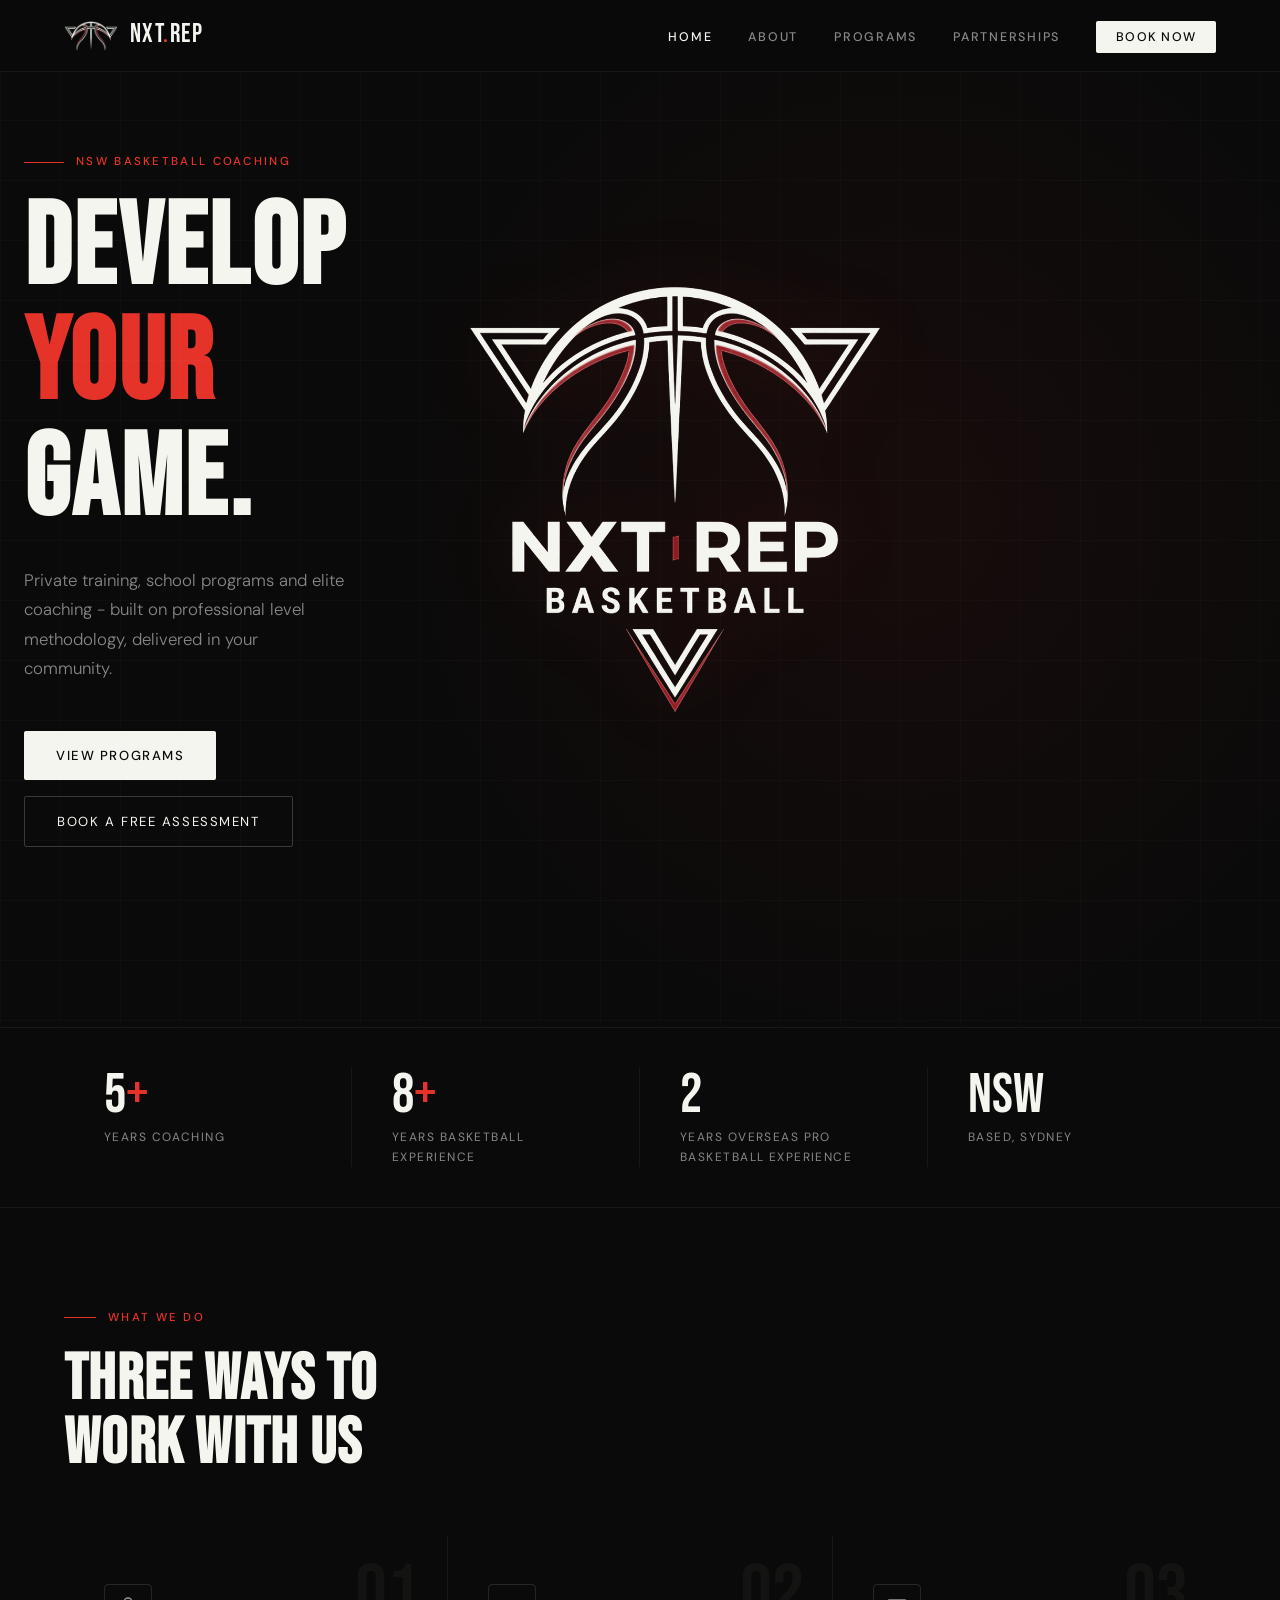
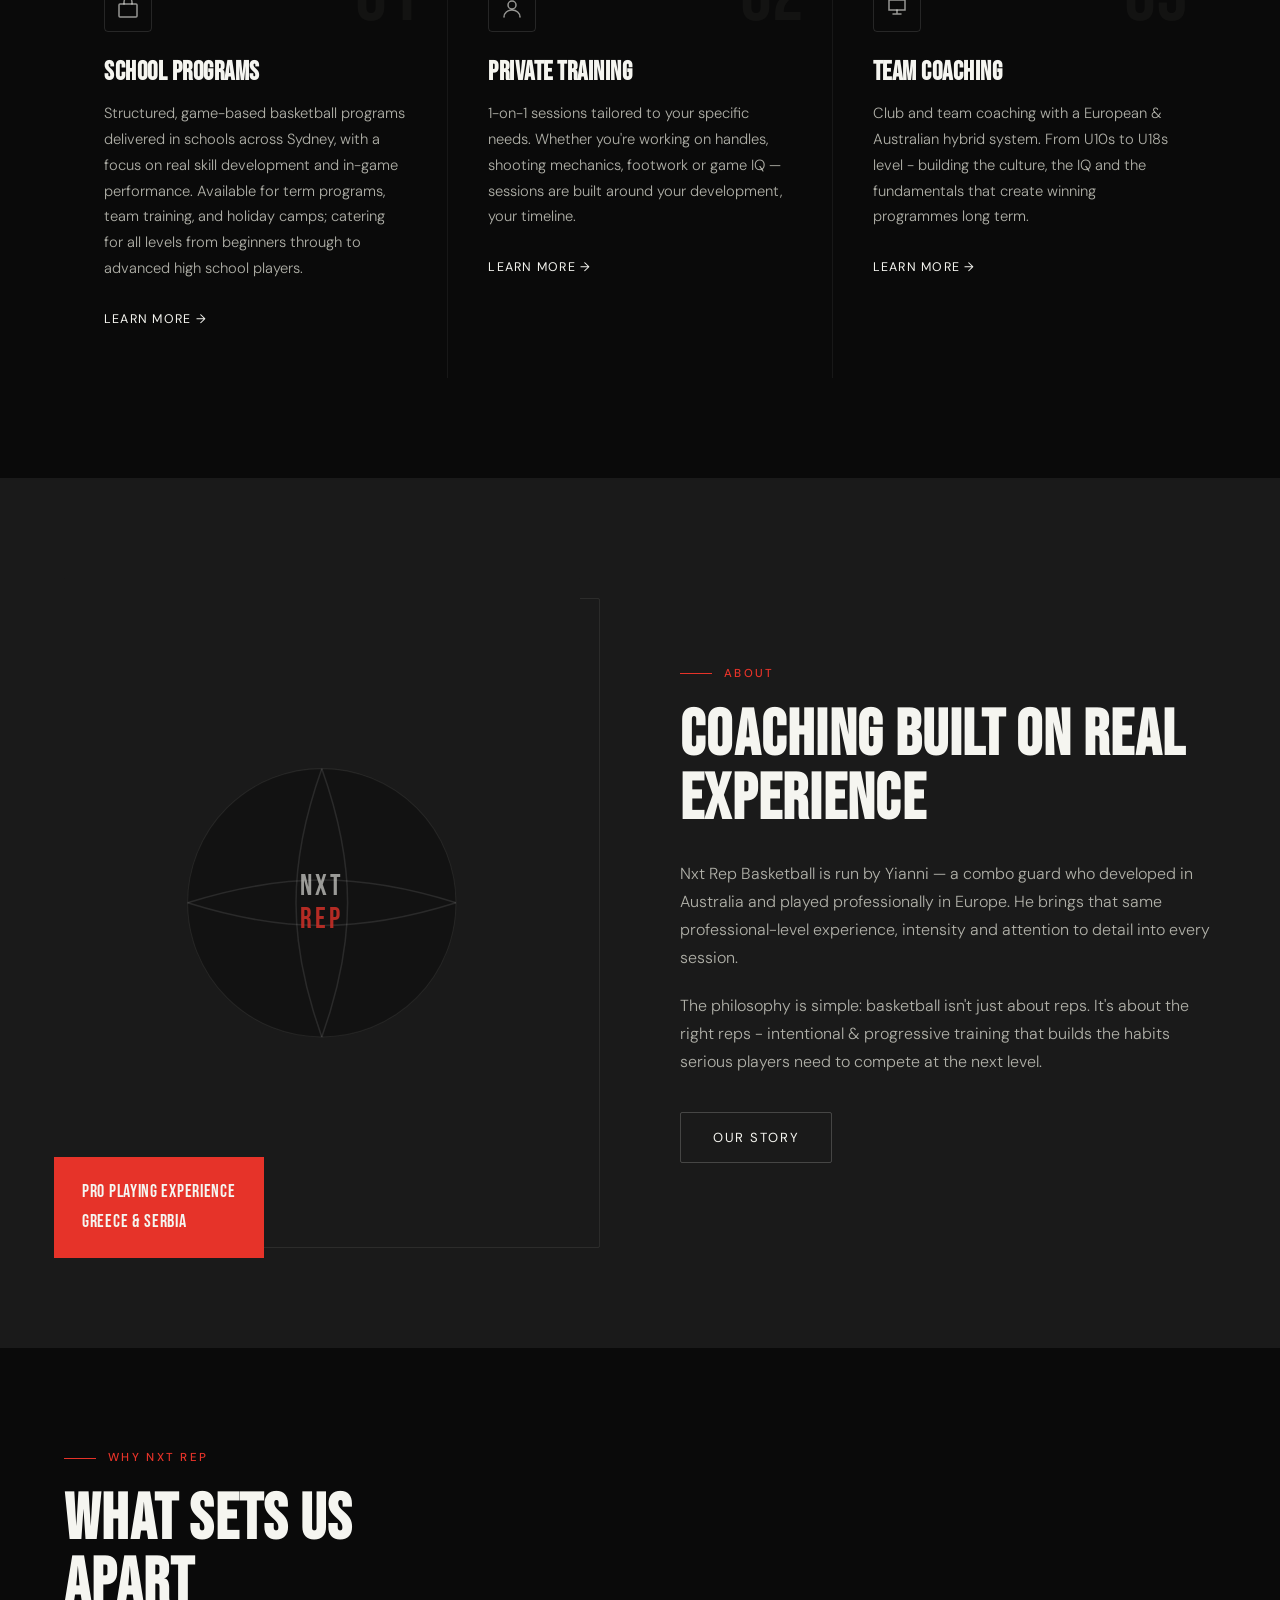
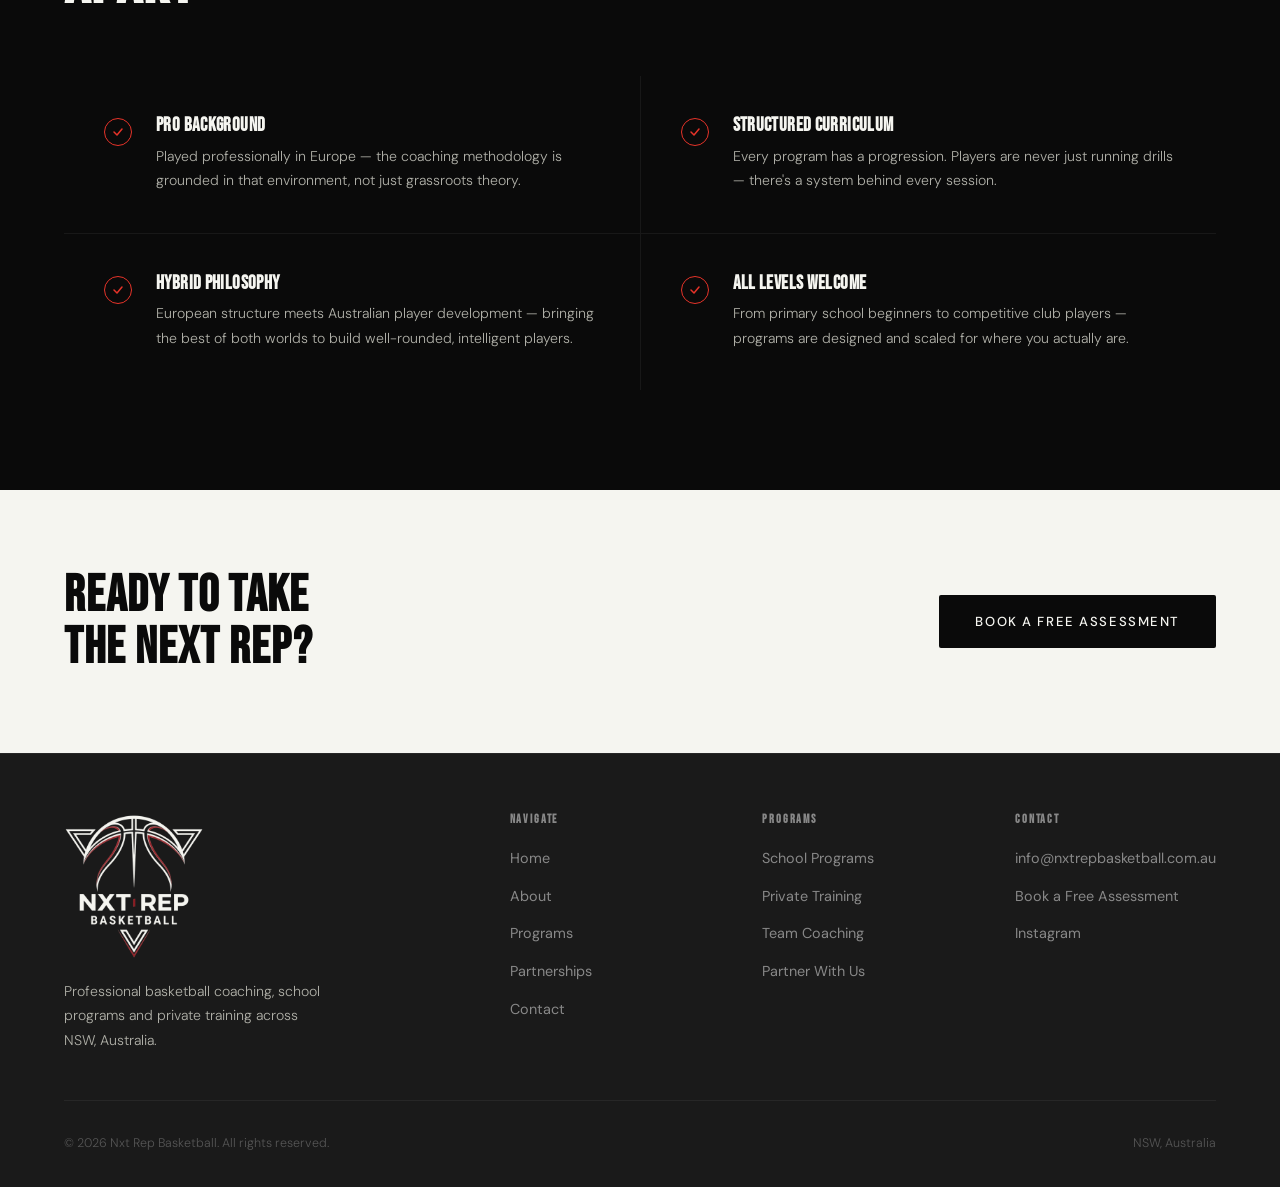
==== commit c0368f95: "Route parents to free assessment from homepage banner and contact page; fix mobile form overflow Co-" ====
--- a/index.html
+++ b/index.html
@@ -211,7 +211,7 @@
   <div class="cta-banner">
     <div class="container">
       <h2 style="color:var(--black);">READY TO TAKE<br>THE NEXT REP?</h2>
-      <a href="/contact" class="btn-black">Get in Touch</a>
+      <a href="/assessment" class="btn-black">Book a Free Assessment</a>
     </div>
   </div>
 </main>
--- a/style.css
+++ b/style.css
@@ -675,3 +675,14 @@
 @media (max-width: 1024px) {
   .hero-logo-mobile { display: block; width: 160px; height: auto; margin-bottom: 32px; }
 }
+
+/* ─── ASSESSMENT PROMPTS (contact page) ─── */
+.assess-strip { background: var(--grey); border-bottom: 1px solid rgba(245,245,240,0.06); }
+.assess-strip-inner { display: flex; align-items: center; justify-content: space-between; gap: 24px; padding-top: 24px; padding-bottom: 24px; flex-wrap: wrap; }
+.assess-strip p { margin: 0; font-size: 1rem; }
+.assess-strip strong { color: var(--white); }
+.assess-nudge { display: none; padding: 14px 18px; border-left: 3px solid var(--red); background: var(--grey); font-size: 0.9rem; line-height: 1.5; }
+.assess-nudge a { color: var(--red); text-decoration: underline; }
+/* mobile overflow fix for form grids */
+.contact-grid > *, .contact-form > div > * { min-width: 0; }
+.form-group input, .form-group select, .form-group textarea { width: 100%; min-width: 0; box-sizing: border-box; }
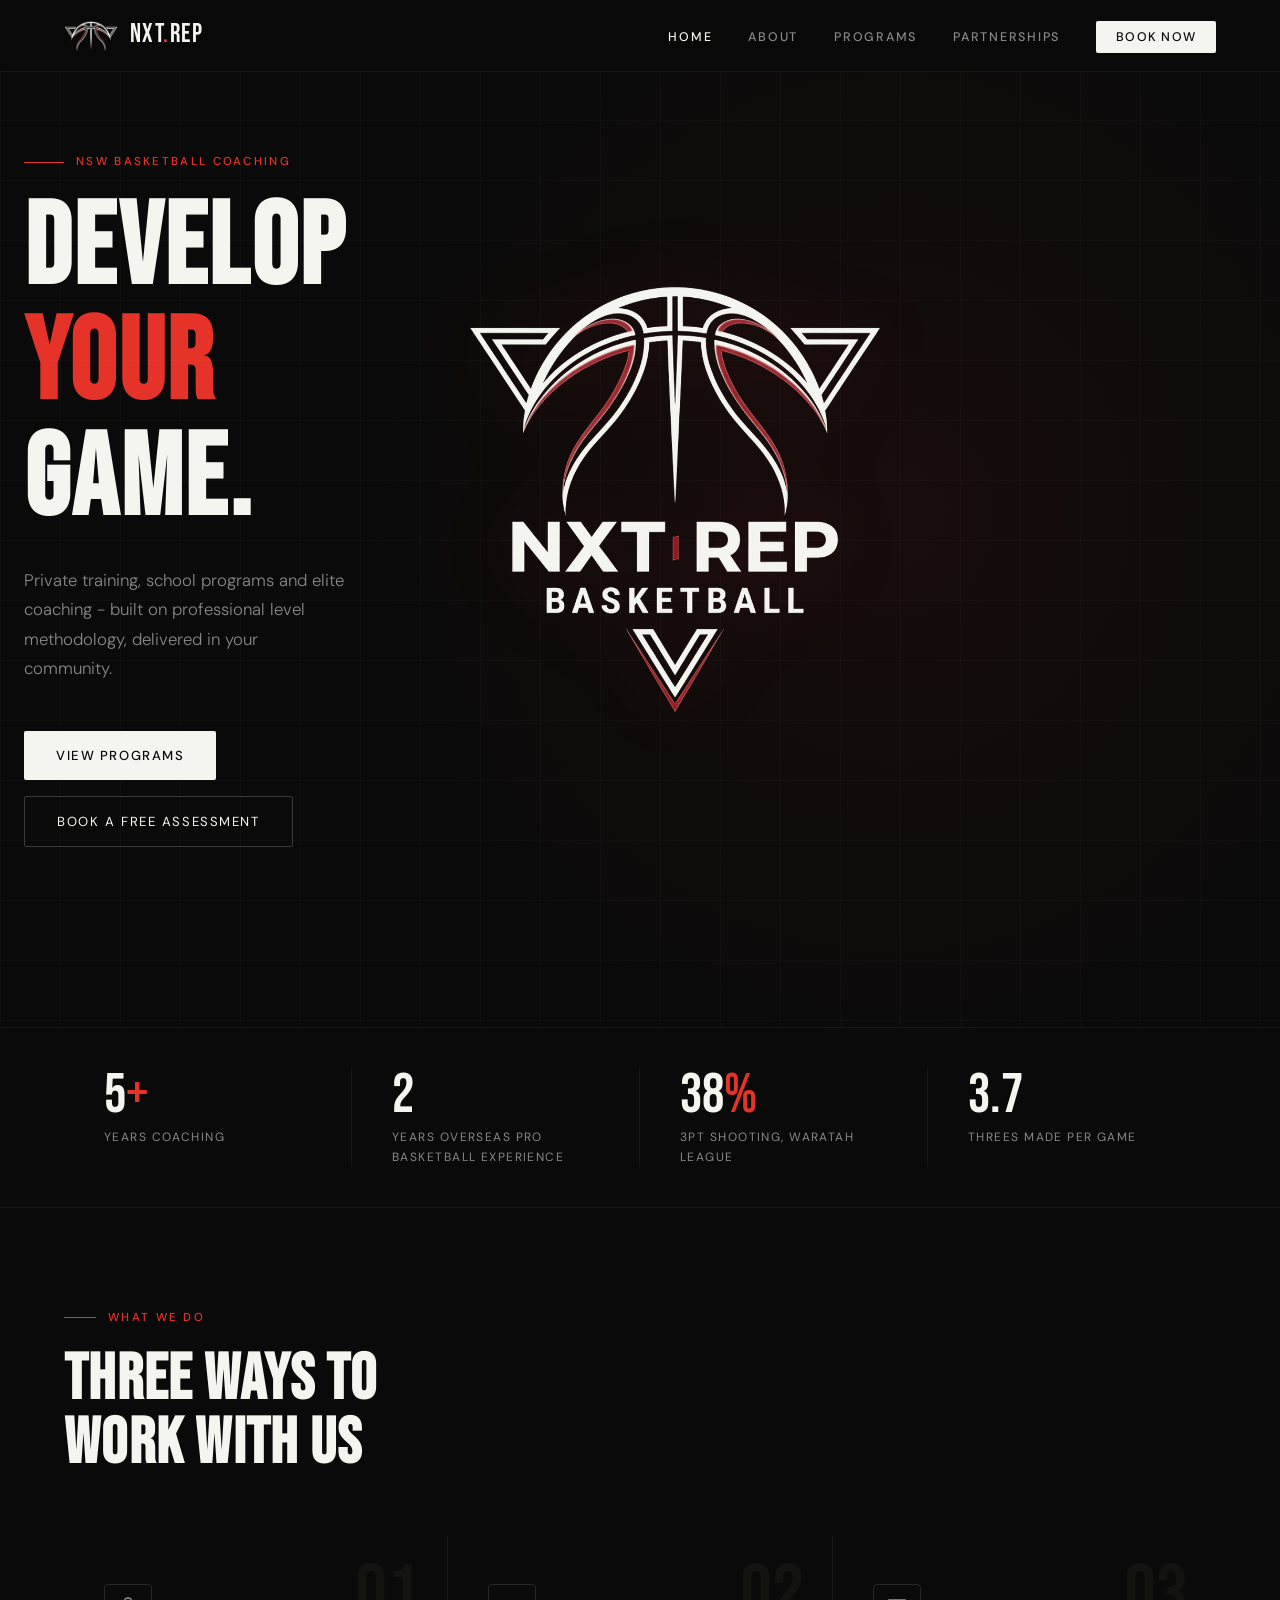
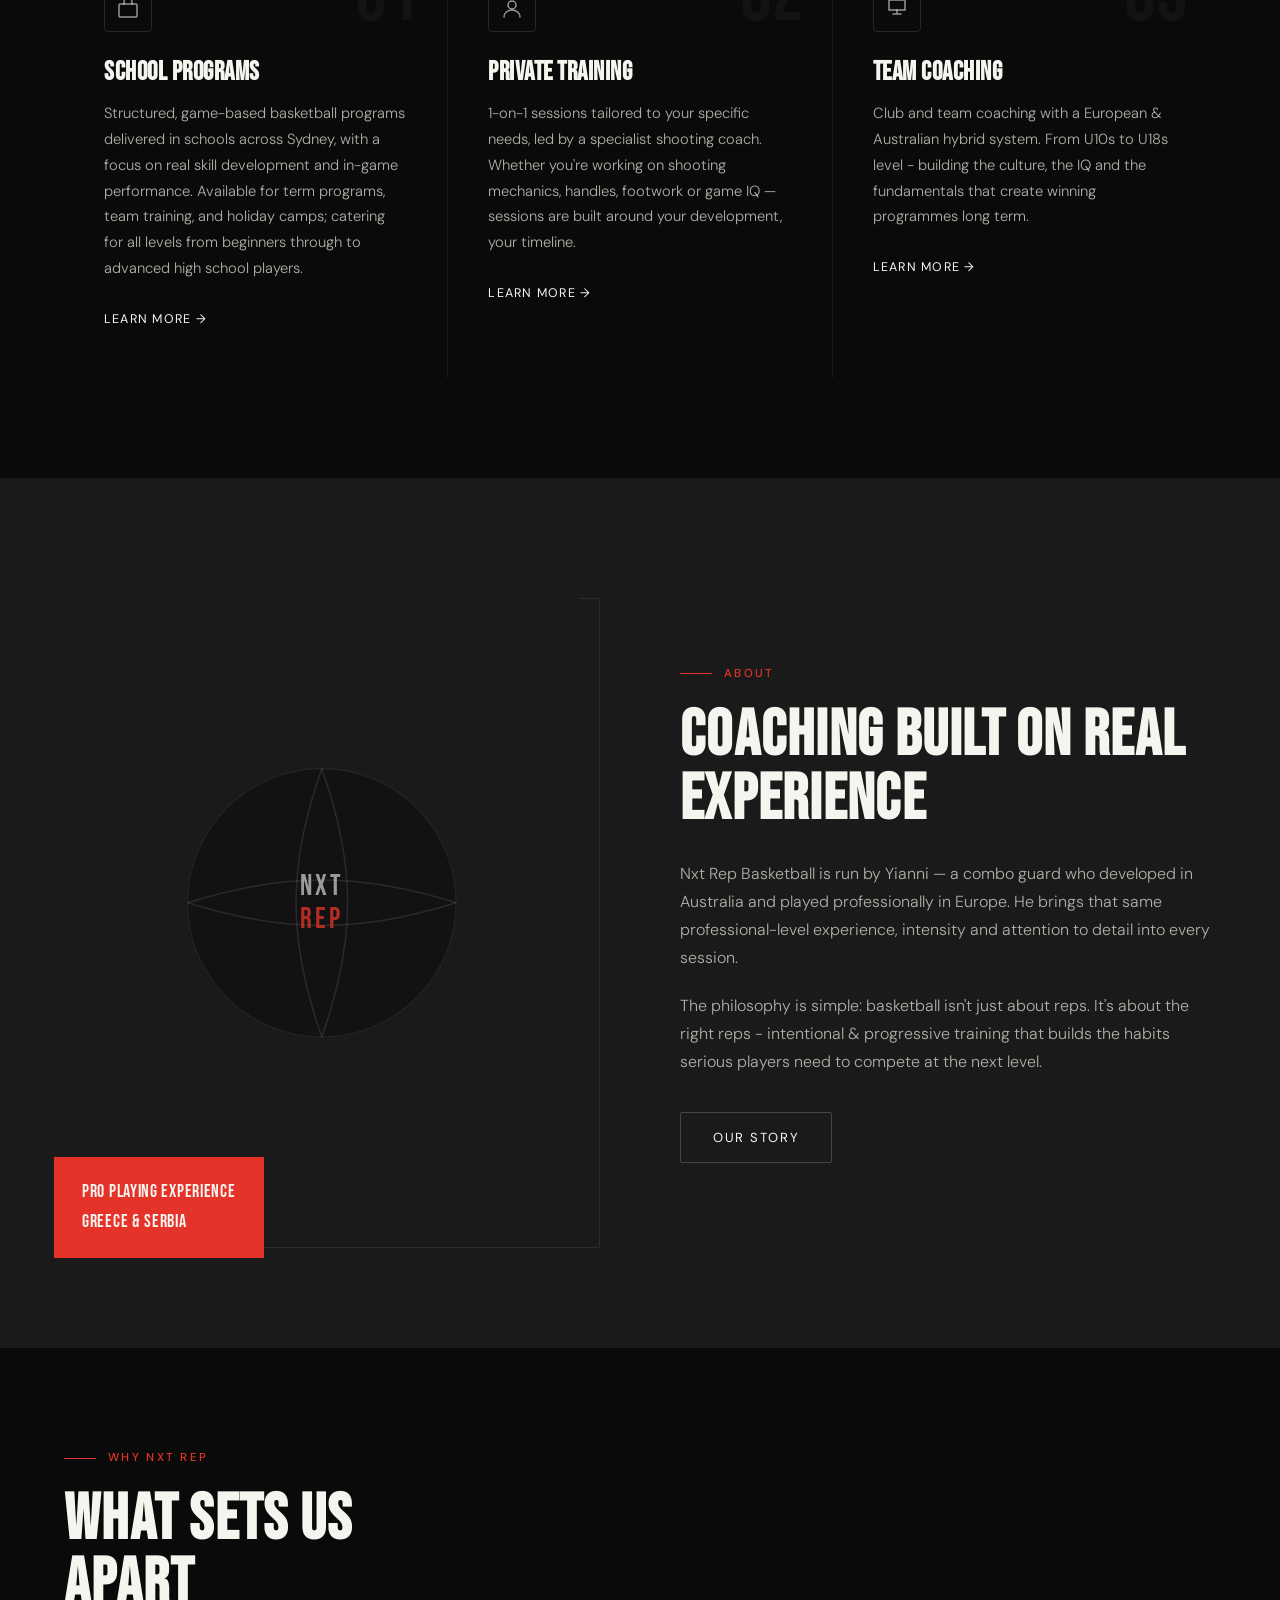
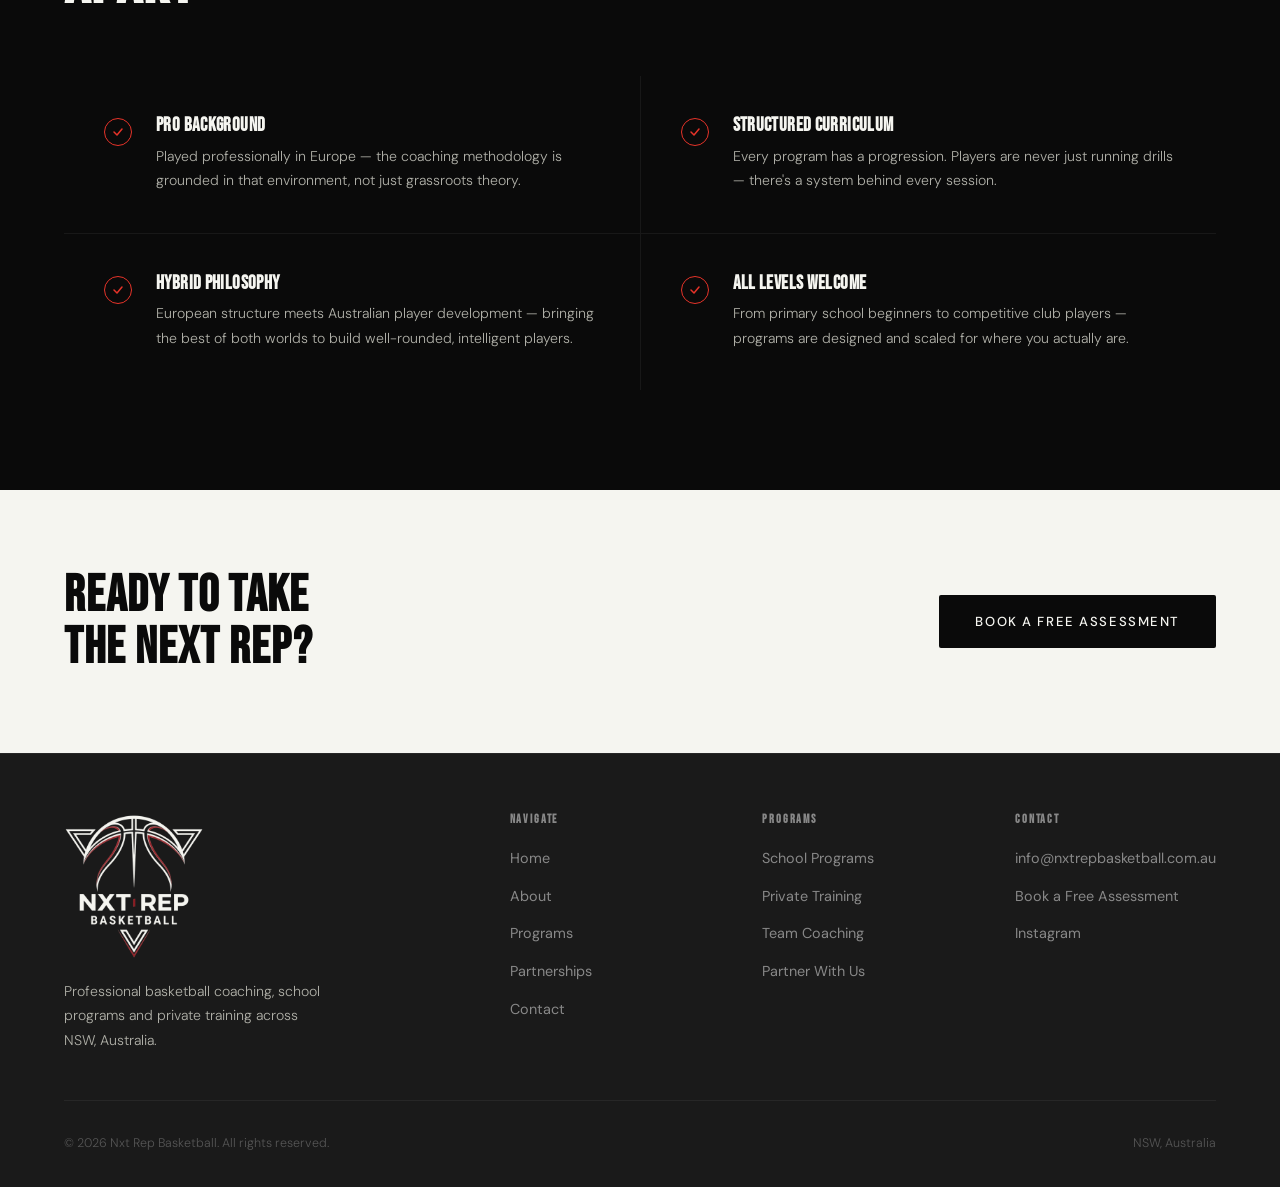
==== commit e3c21e9f: "Add shooting credentials and shooting-specialist positioning Co-Authored-By: Claude Opus 5.5 <norepl" ====
--- a/index.html
+++ b/index.html
@@ -73,16 +73,16 @@
           <div class="stat-label">Years coaching</div>
         </div>
         <div class="stat">
-          <div class="stat-num">8<span>+</span></div>
-          <div class="stat-label">Years Basketball Experience</div>
-        </div>
-        <div class="stat">
           <div class="stat-num">2</div>
           <div class="stat-label">Years Overseas Pro Basketball Experience</div>
         </div>
         <div class="stat">
-          <div class="stat-num">NSW</div>
-          <div class="stat-label">Based, Sydney</div>
+          <div class="stat-num">38<span>%</span></div>
+          <div class="stat-label">3PT Shooting, Waratah League</div>
+        </div>
+        <div class="stat">
+          <div class="stat-num">3.7</div>
+          <div class="stat-label">Threes Made Per Game</div>
         </div>
       </div>
     </div>
@@ -117,7 +117,7 @@
             </svg>
           </div>
           <h3>PRIVATE TRAINING</h3>
-          <p>1-on-1 sessions tailored to your specific needs. Whether you're working on handles, shooting mechanics, footwork or game IQ — sessions are built around your development, your timeline.</p>
+          <p>1-on-1 sessions tailored to your specific needs, led by a specialist shooting coach. Whether you're working on shooting mechanics, handles, footwork or game IQ — sessions are built around your development, your timeline.</p>
           <a href="/programs" class="service-link">Learn more →</a>
         </div>
         <!-- Coaching -->
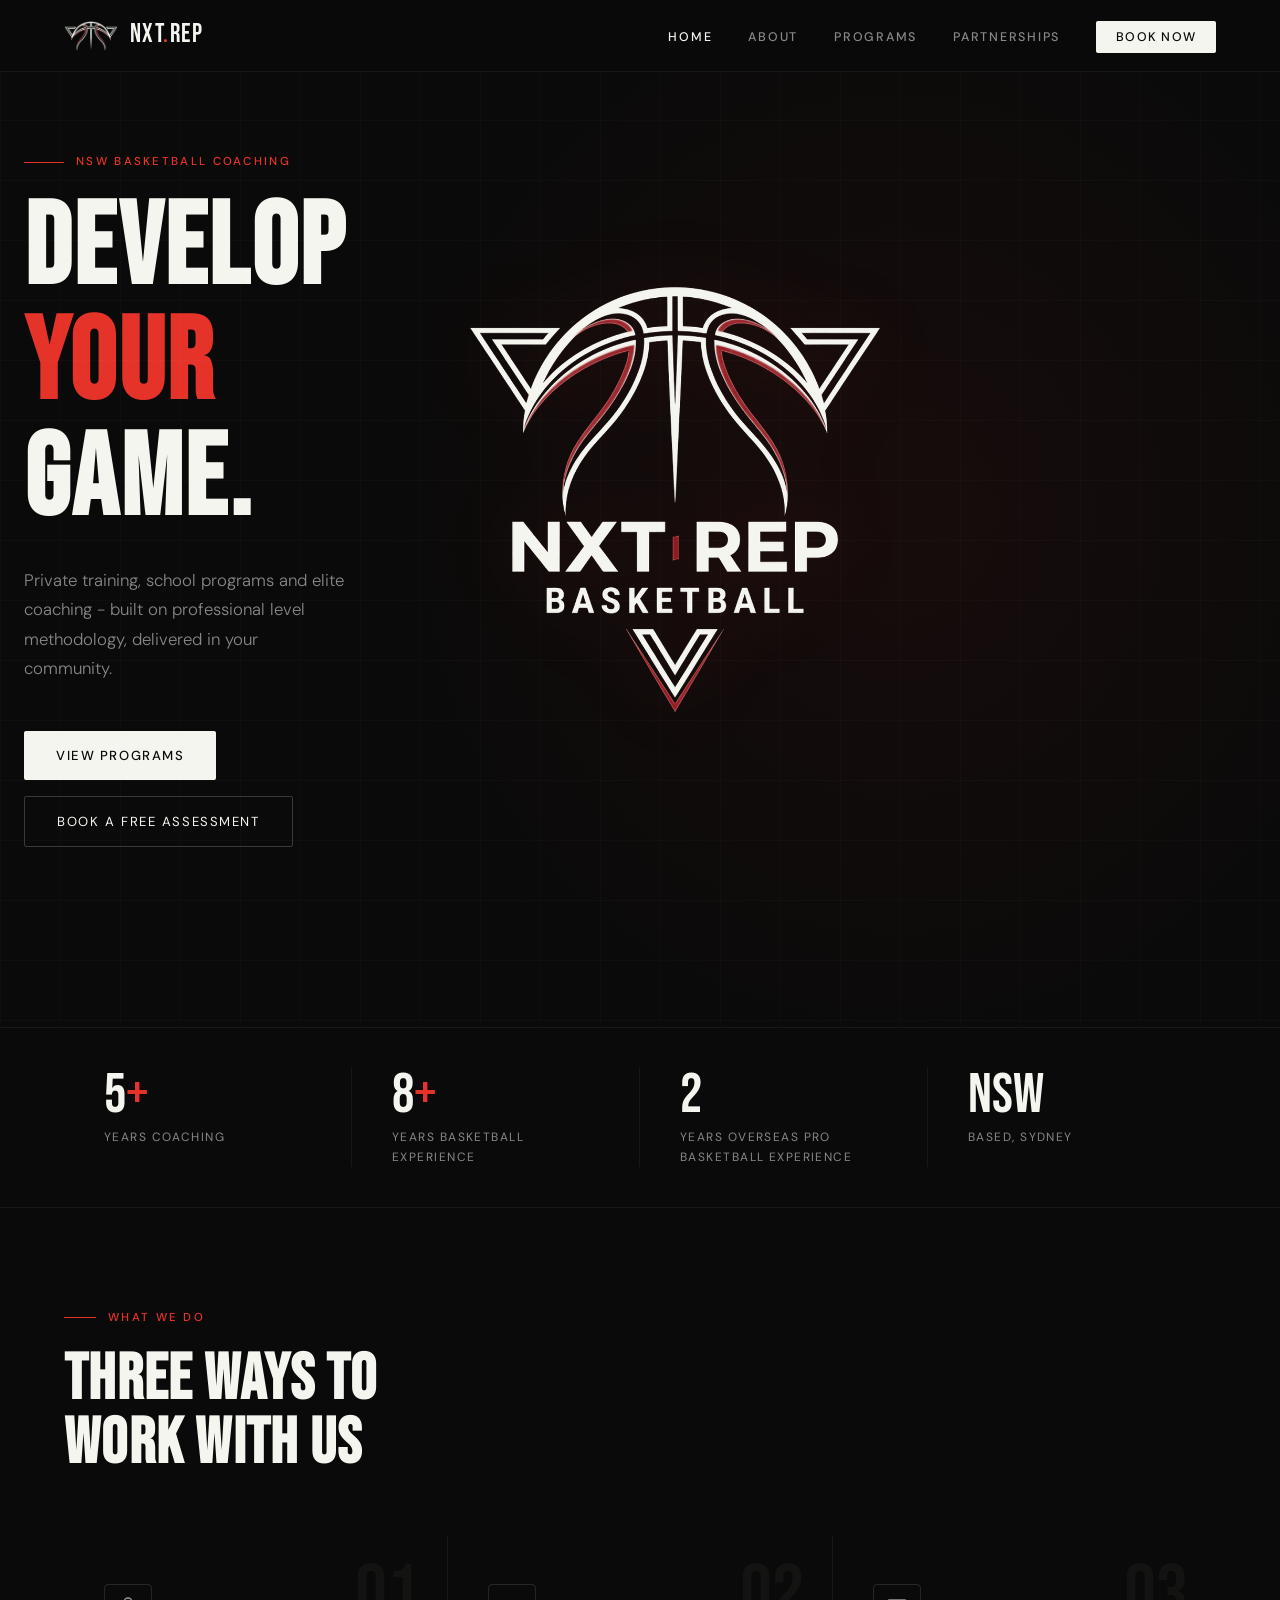
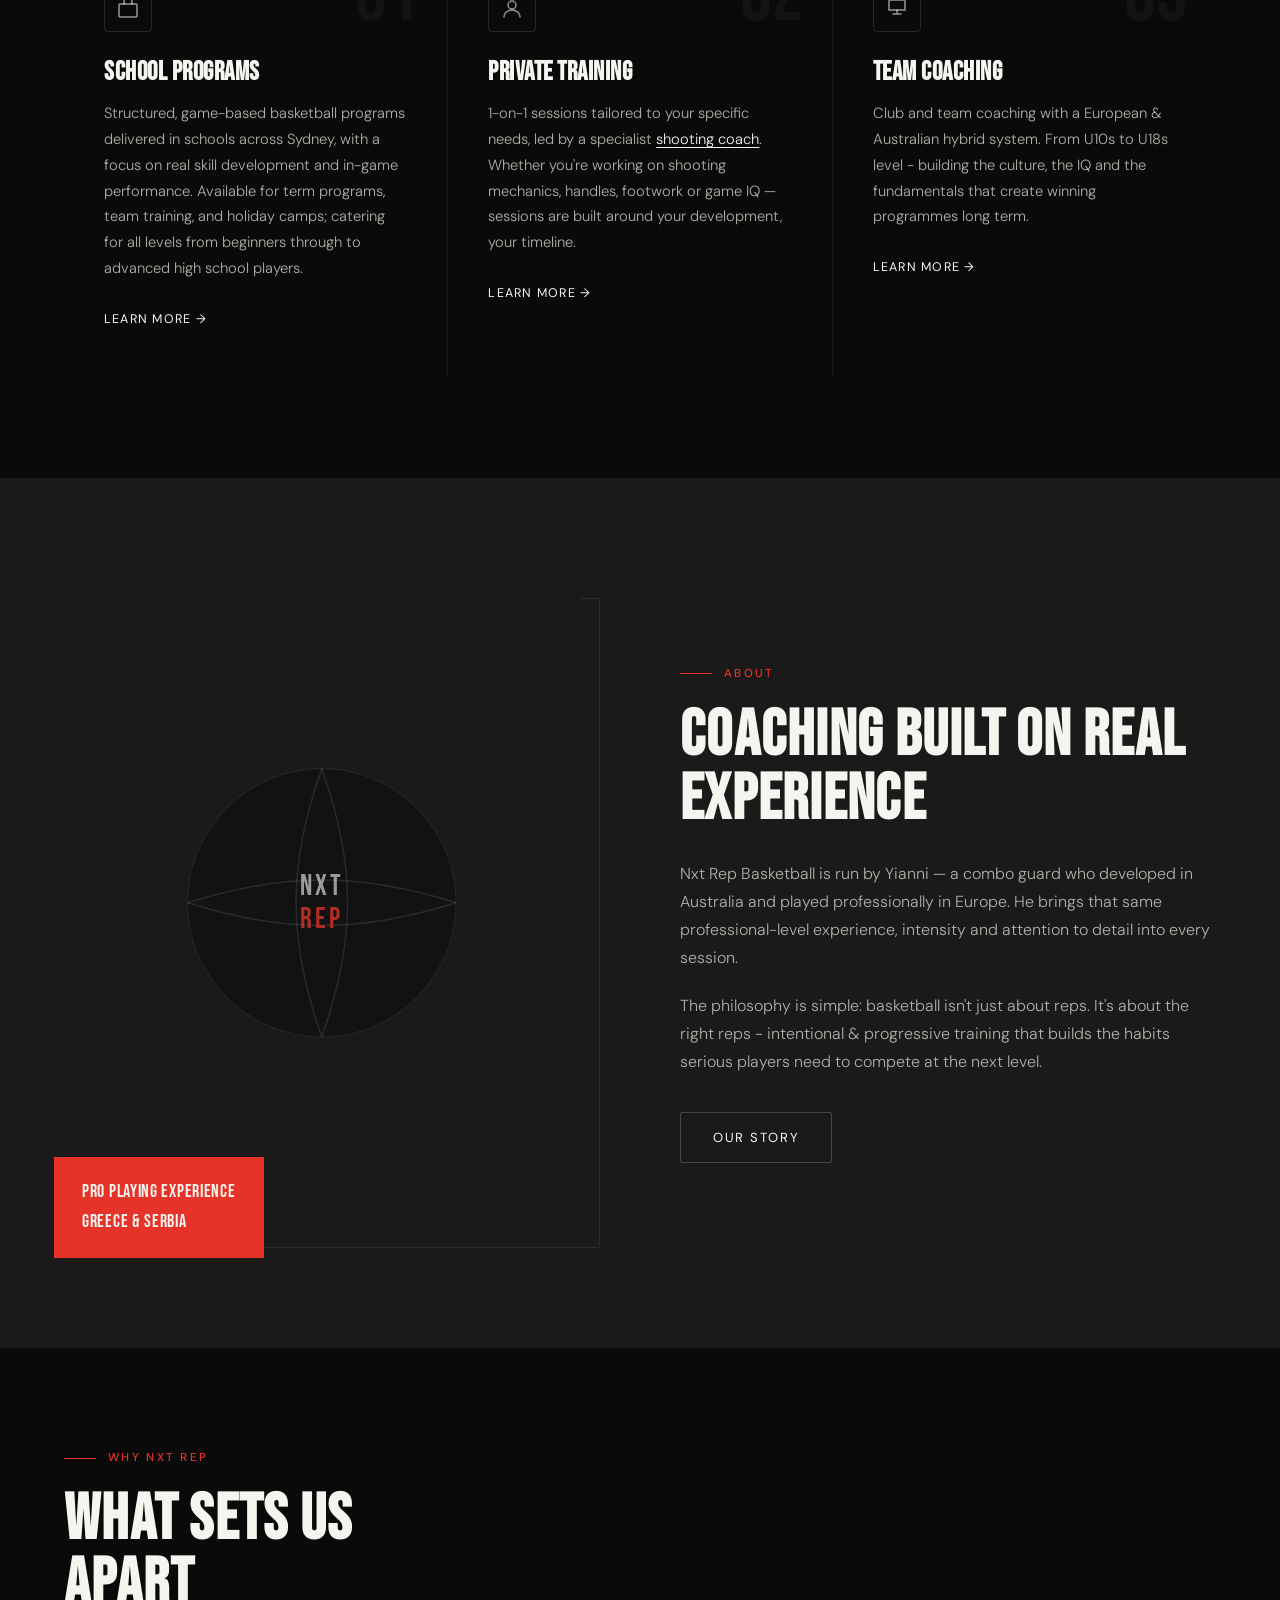
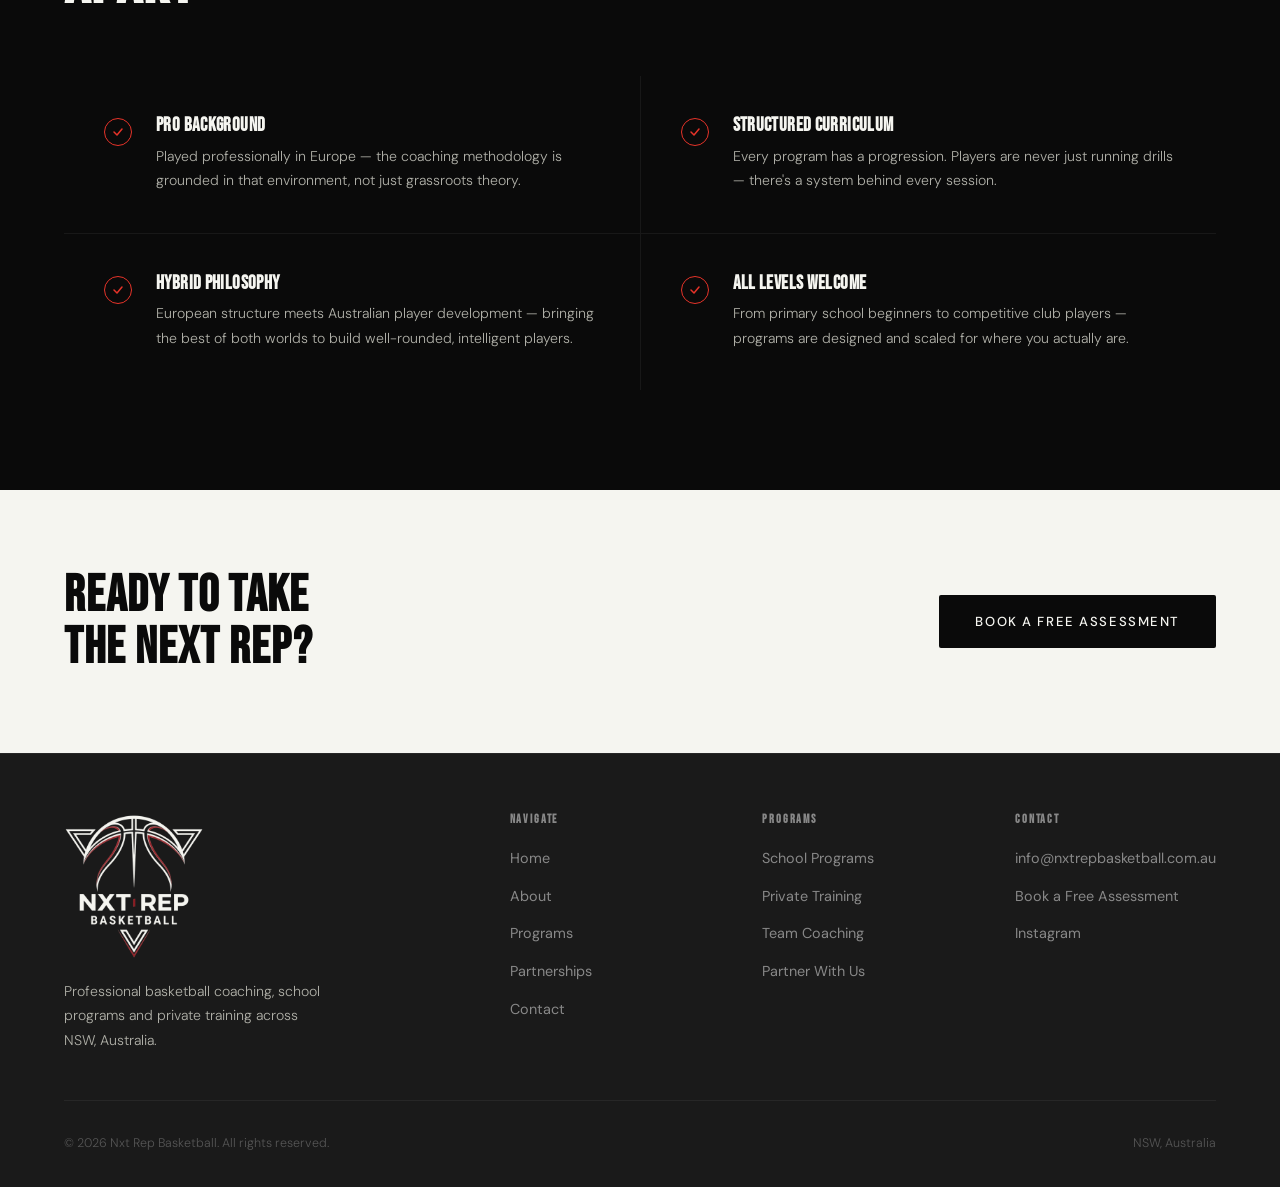
==== commit 3590655f: "Move shooting stats into a dedicated Shooting Coaching section on Programs Co-Authored-By: Claude Op" ====
--- a/index.html
+++ b/index.html
@@ -73,16 +73,16 @@
           <div class="stat-label">Years coaching</div>
         </div>
         <div class="stat">
+          <div class="stat-num">8<span>+</span></div>
+          <div class="stat-label">Years Basketball Experience</div>
+        </div>
+        <div class="stat">
           <div class="stat-num">2</div>
           <div class="stat-label">Years Overseas Pro Basketball Experience</div>
         </div>
         <div class="stat">
-          <div class="stat-num">38<span>%</span></div>
-          <div class="stat-label">3PT Shooting, Waratah League</div>
-        </div>
-        <div class="stat">
-          <div class="stat-num">3.7</div>
-          <div class="stat-label">Threes Made Per Game</div>
+          <div class="stat-num">NSW</div>
+          <div class="stat-label">Based, Sydney</div>
         </div>
       </div>
     </div>
@@ -117,7 +117,7 @@
             </svg>
           </div>
           <h3>PRIVATE TRAINING</h3>
-          <p>1-on-1 sessions tailored to your specific needs, led by a specialist shooting coach. Whether you're working on shooting mechanics, handles, footwork or game IQ — sessions are built around your development, your timeline.</p>
+          <p>1-on-1 sessions tailored to your specific needs, led by a specialist <a href="/programs#shooting" style="color:var(--white);text-decoration:underline;text-underline-offset:3px;">shooting coach</a>. Whether you're working on shooting mechanics, handles, footwork or game IQ — sessions are built around your development, your timeline.</p>
           <a href="/programs" class="service-link">Learn more →</a>
         </div>
         <!-- Coaching -->
--- a/style.css
+++ b/style.css
@@ -686,3 +686,16 @@
 /* mobile overflow fix for form grids */
 .contact-grid > *, .contact-form > div > * { min-width: 0; }
 .form-group input, .form-group select, .form-group textarea { width: 100%; min-width: 0; box-sizing: border-box; }
+
+/* ─── SHOOTING SECTION (programs) ─── */
+.shooting-section { border-top: 1px solid rgba(245,245,240,0.06); }
+.shooting-grid { display: grid; grid-template-columns: 1.2fr 1fr; gap: 80px; align-items: center; }
+.shooting-grid h2 { margin-bottom: 24px; }
+.shooting-stats { padding: 40px; background: var(--grey); border-left: 3px solid var(--red); }
+.shooting-stat { display: flex; flex-direction: column; padding: 20px 0; border-bottom: 1px solid rgba(245,245,240,0.06); }
+.shooting-stat:last-child { border-bottom: none; padding-bottom: 0; }
+.shooting-num { font-family: var(--font-display); font-size: 3.4rem; line-height: 1; color: var(--white); }
+.shooting-num em { font-style: normal; color: var(--red); }
+.shooting-label { font-size: 0.75rem; letter-spacing: 0.14em; text-transform: uppercase; color: var(--light-grey); margin-top: 8px; }
+@media (max-width: 1024px) { .shooting-grid { grid-template-columns: 1fr; gap: 48px; } }
+.shooting-grid .program-details { margin-top: 28px; }
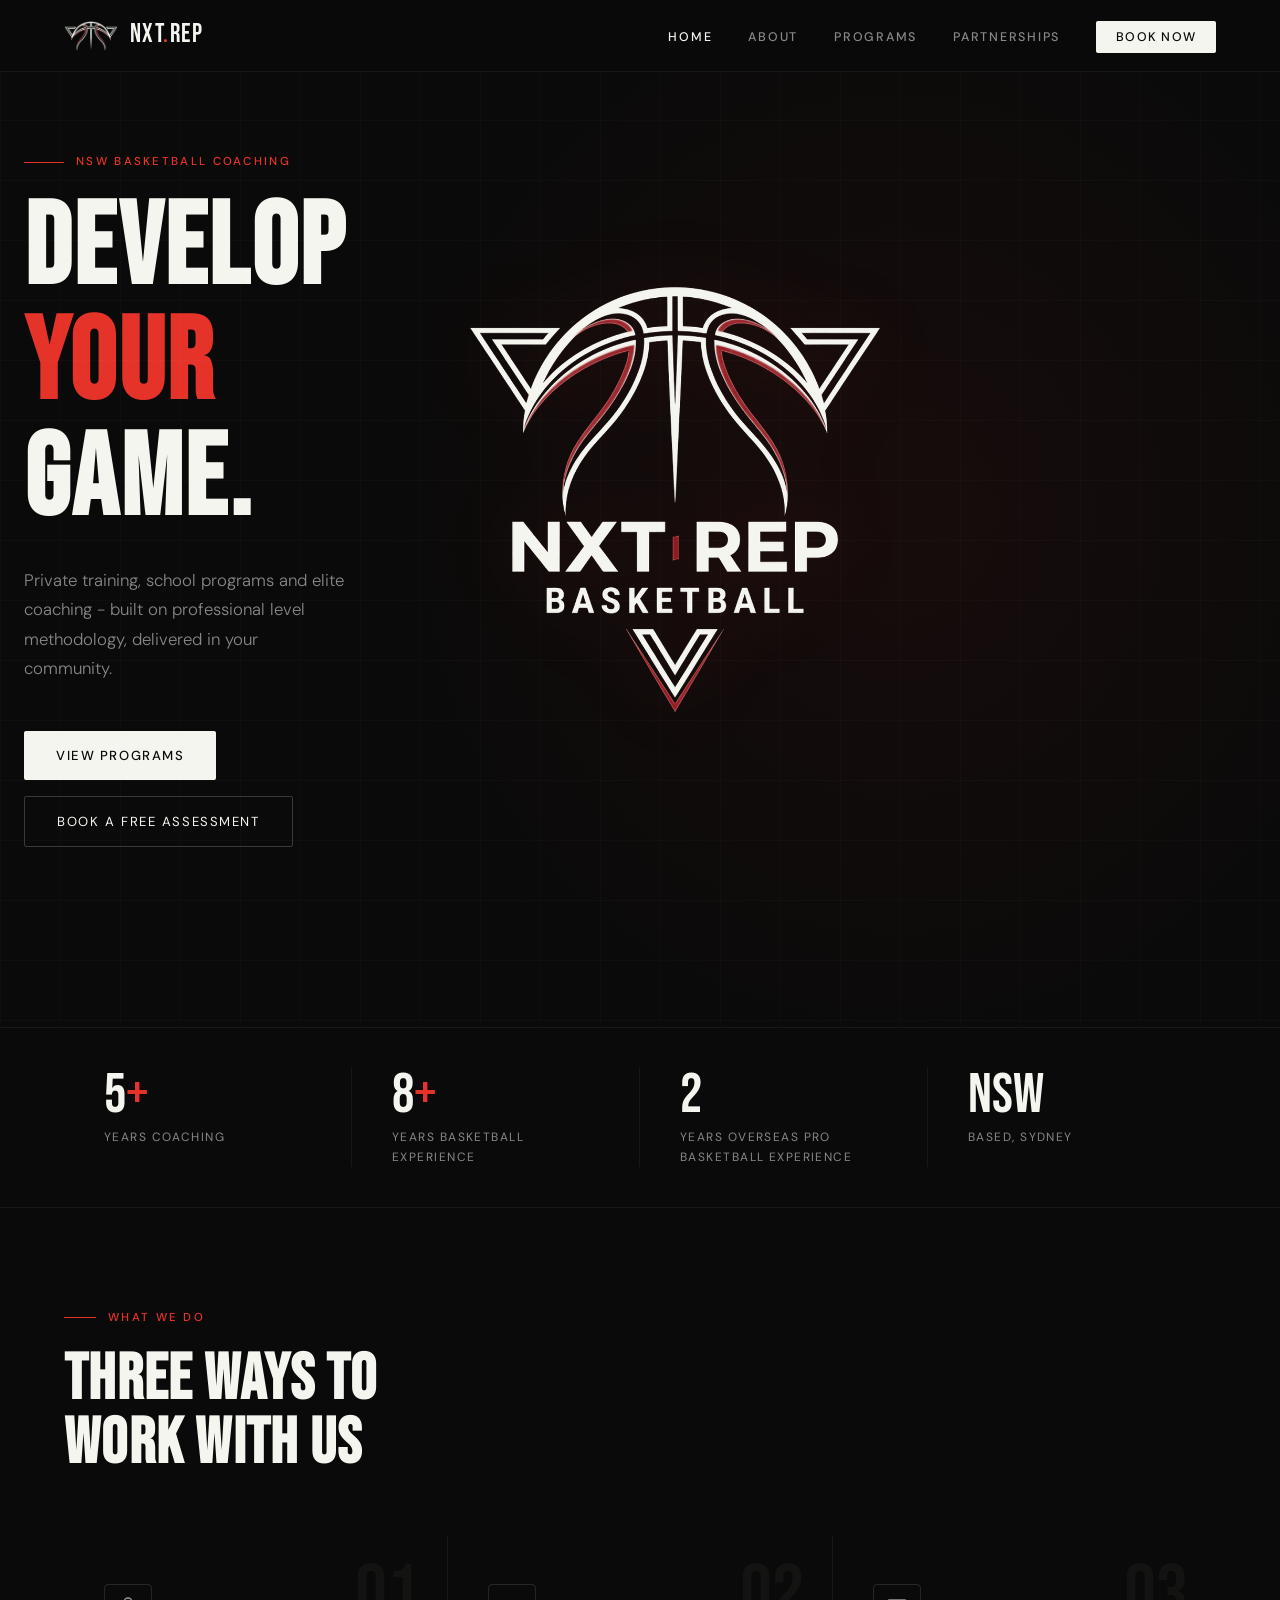
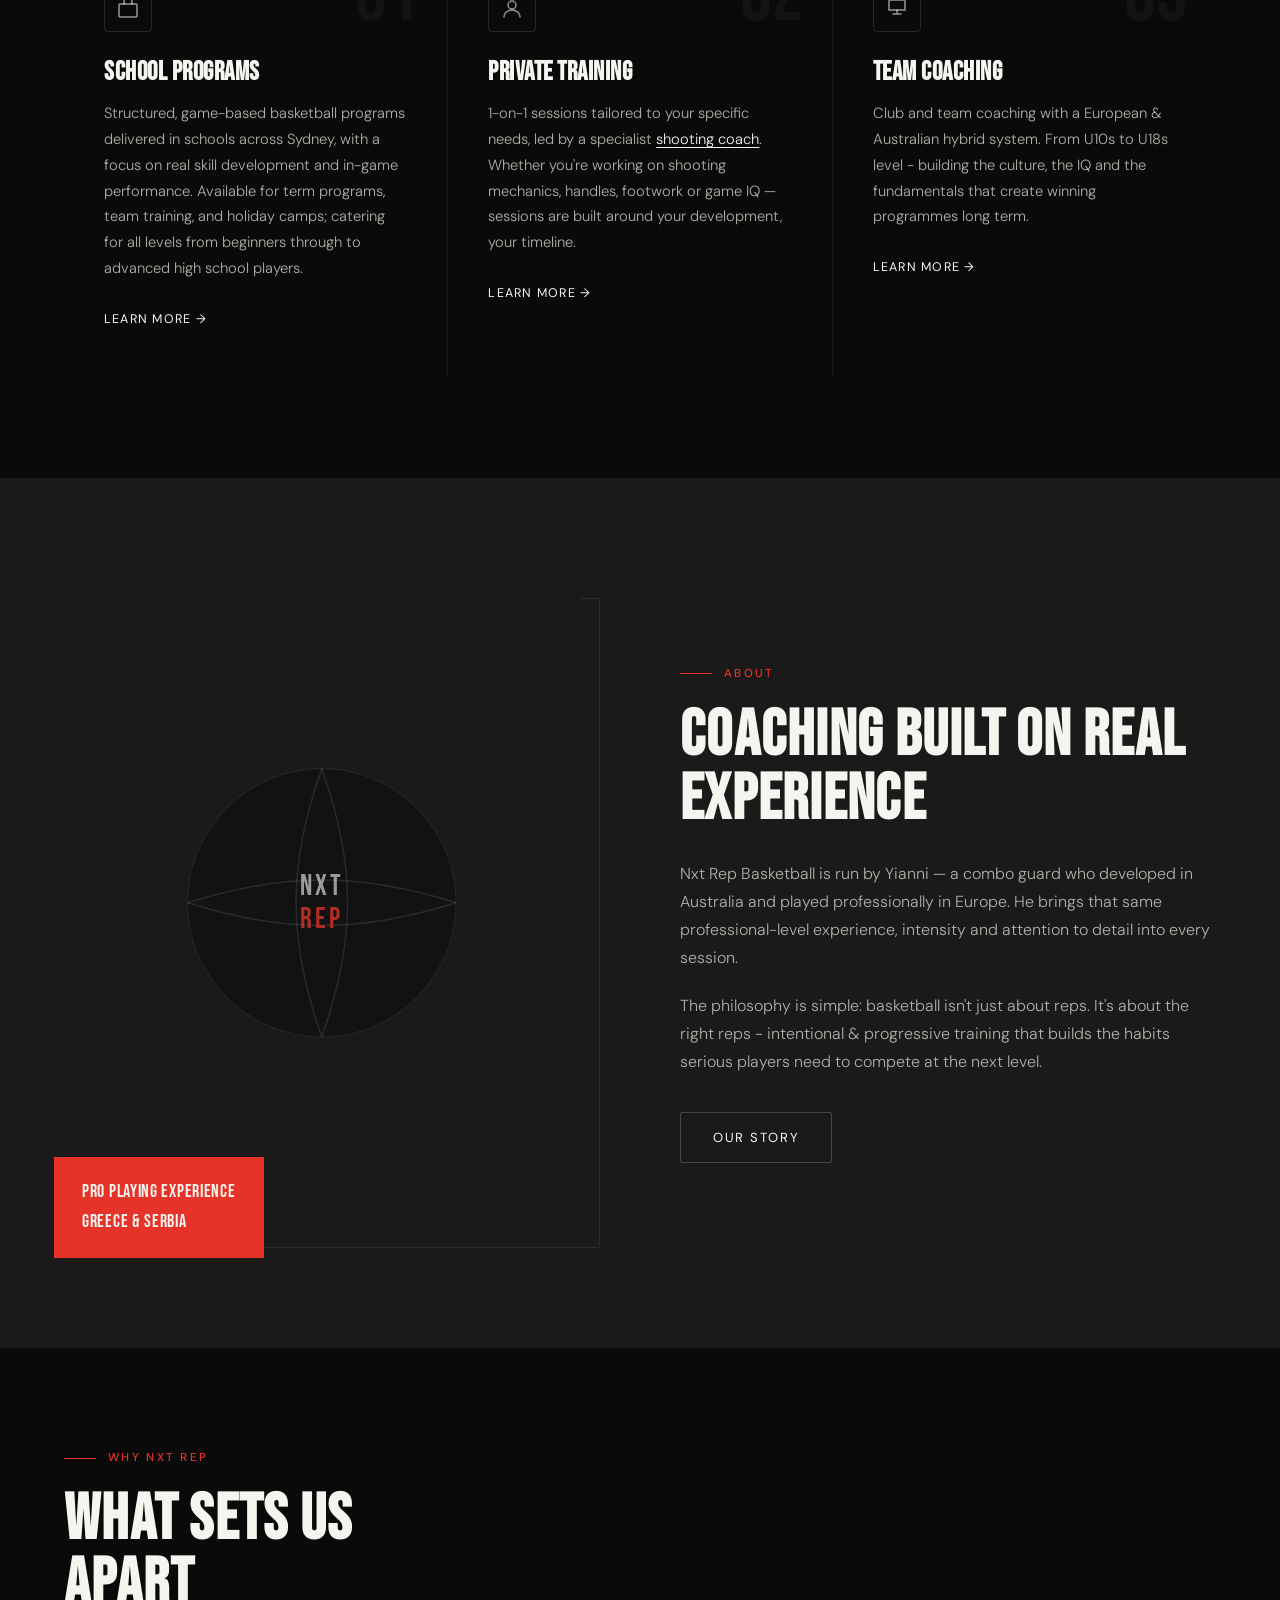
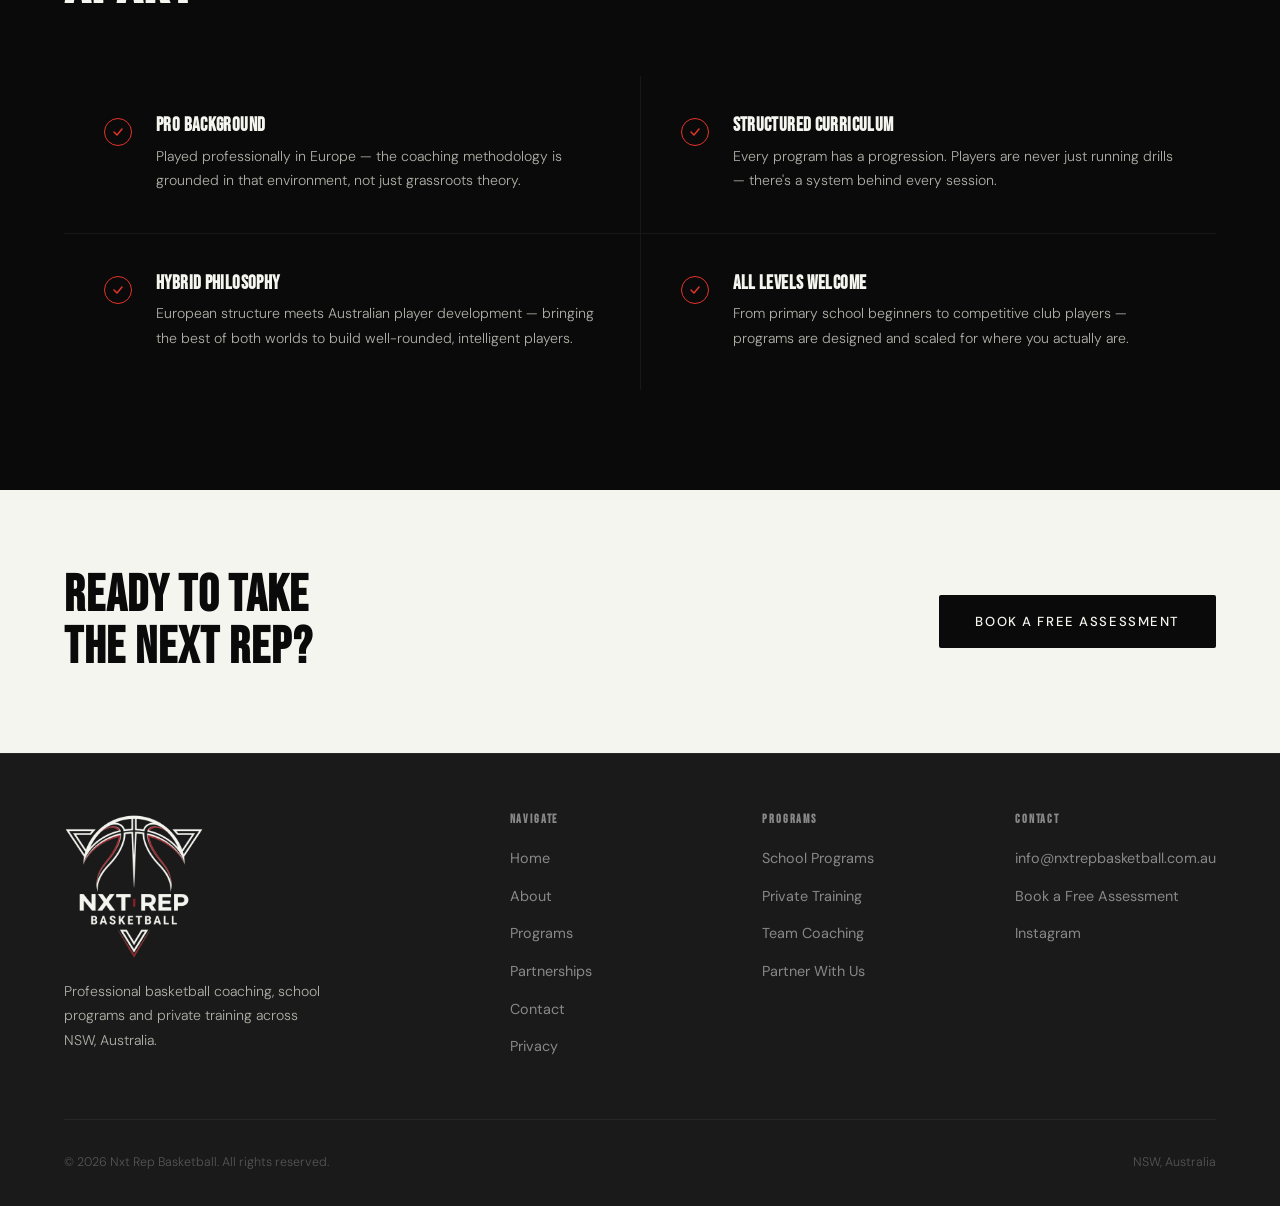
==== commit f43979eb: "Add privacy notice page and form notices; change success message to 'Request received' Co-Authored-B" ====
--- a/index.html
+++ b/index.html
@@ -10,7 +10,10 @@
   <link rel="icon" type="image/png" sizes="32x32" href="/assets/icon-light-32.png" media="(prefers-color-scheme: dark)" />
   <link rel="icon" type="image/png" sizes="192x192" href="/assets/icon-dark-192.png" />
   <link rel="apple-touch-icon" href="/apple-touch-icon.png" />
-  <link rel="stylesheet" href="style.css" />
+  <link rel="stylesheet" href="/style.css" />
+  <!-- AUDIT: menu script moved to a shared external file. `defer` runs it after
+       the HTML is parsed, so it can never run before the elements exist. -->
+  <script src="/assets/site.js" defer></script>
 </head>
 <body>
 
@@ -26,26 +29,32 @@
         <li><a href="/assessment" class="nav-cta">Book Now</a></li>
       </ul>
     </nav>
-    <button class="hamburger" id="hamburger" aria-label="Open menu">
+    <!-- AUDIT: type="button" + aria-controls/aria-expanded so screen readers
+         announce the menu state (site.js keeps aria-expanded in sync). -->
+    <button type="button" class="hamburger" id="hamburger" aria-label="Open menu" aria-controls="mobileNav" aria-expanded="false">
       <span></span><span></span><span></span>
     </button>
   </div>
 </header>
 
-<div class="mobile-nav" id="mobileNav">
+<!-- AUDIT: <div> → <nav aria-label> so assistive tech recognises it as navigation. -->
+<nav class="mobile-nav" id="mobileNav" aria-label="Mobile">
   <a href="/">Home</a>
   <a href="/about">About</a>
   <a href="/programs">Programs</a>
   <a href="/partnerships">Partnerships</a>
   <a href="/assessment">Book Now</a>
-</div>
+</nav>
 
 <main>
   <!-- HERO -->
   <section class="hero">
     <div class="hero-bg"></div>
     <div class="hero-grid-overlay"></div>
-    <div class="container" style="display:grid;grid-template-columns:1fr 1fr;width:100%;align-items:center;">
+    <!-- AUDIT (bug fix): this grid was an inline style, which beats every CSS
+         rule, so on phones the hero text was squeezed into half the screen
+         width. Moved to .hero-inner in style.css with a one-column mobile rule. -->
+    <div class="container hero-inner">
       <div class="hero-text">
         <img src="/assets/logo-light.png" alt="Nxt Rep Basketball" class="hero-logo-mobile" width="800" height="828" />
         <p class="hero-eyebrow">NSW Basketball Coaching</p>
@@ -58,7 +67,9 @@
       </div>
       <div class="hero-visual">
         <div class="hero-ball-wrap">
-          <img src="/assets/logo-light.png" alt="Nxt Rep Basketball" width="800" height="828" />
+          <!-- AUDIT: alt="" here because the mobile logo above already carries the
+               name; screen readers otherwise announce "Nxt Rep Basketball" twice. -->
+          <img src="/assets/logo-light.png" alt="" width="800" height="828" fetchpriority="high" />
         </div>
       </div>
     </div>
@@ -117,7 +128,7 @@
             </svg>
           </div>
           <h3>PRIVATE TRAINING</h3>
-          <p>1-on-1 sessions tailored to your specific needs, led by a specialist <a href="/programs#shooting" style="color:var(--white);text-decoration:underline;text-underline-offset:3px;">shooting coach</a>. Whether you're working on shooting mechanics, handles, footwork or game IQ — sessions are built around your development, your timeline.</p>
+          <p>1-on-1 sessions tailored to your specific needs, led by a specialist <a href="/programs#shooting" class="inline-link">shooting coach</a>. Whether you're working on shooting mechanics, handles, footwork or game IQ — sessions are built around your development, your timeline.</p>
           <a href="/programs" class="service-link">Learn more →</a>
         </div>
         <!-- Coaching -->
@@ -138,7 +149,9 @@
   </section>
 
   <!-- ABOUT SPLIT -->
-  <section style="background:var(--grey);padding:100px 0;">
+  <!-- AUDIT: removed inline padding:100px 0. It duplicated the default section
+       padding and blocked any smaller mobile padding. -->
+  <section class="section-grey">
     <div class="container">
       <div class="about-split">
         <div class="about-visual">
@@ -163,7 +176,7 @@
           <h2>COACHING BUILT ON REAL EXPERIENCE</h2>
           <p>Nxt Rep Basketball is run by Yianni — a combo guard who developed in Australia and played professionally in Europe. He brings that same professional-level experience, intensity and attention to detail into every session.</p>
           <p>The philosophy is simple: basketball isn't just about reps. It's about the right reps - intentional & progressive training that builds the habits serious players need to compete at the next level.</p>
-          <a href="/about" class="btn-outline" style="margin-top:16px;">Our Story</a>
+          <a href="/about" class="btn-outline about-cta">Our Story</a>
         </div>
       </div>
     </div>
@@ -210,7 +223,8 @@
   <!-- CTA BANNER -->
   <div class="cta-banner">
     <div class="container">
-      <h2 style="color:var(--black);">READY TO TAKE<br>THE NEXT REP?</h2>
+      <!-- AUDIT: removed inline color. .cta-banner h2 in style.css already sets it. -->
+      <h2>READY TO TAKE<br>THE NEXT REP?</h2>
       <a href="/assessment" class="btn-black">Book a Free Assessment</a>
     </div>
   </div>
@@ -231,6 +245,7 @@
           <li><a href="/programs">Programs</a></li>
           <li><a href="/partnerships">Partnerships</a></li>
           <li><a href="/contact">Contact</a></li>
+          <li><a href="/privacy">Privacy</a></li>
         </ul>
       </div>
       <div class="footer-col">
@@ -247,6 +262,7 @@
         <ul>
           <li><a href="mailto:info@nxtrepbasketball.com.au">info@nxtrepbasketball.com.au</a></li>
           <li><a href="/assessment">Book a Free Assessment</a></li>
+          <!-- TODO: replace with the real profile URL. href="#" just jumps to the top of the page. -->
           <li><a href="#">Instagram</a></li>
         </ul>
       </div>
@@ -258,15 +274,7 @@
   </div>
 </footer>
 
-<script>
-  const hamburger = document.getElementById('hamburger');
-  const mobileNav = document.getElementById('mobileNav');
-  hamburger.addEventListener('click', () => {
-    mobileNav.classList.toggle('open');
-  });
-  mobileNav.querySelectorAll('a').forEach(a => {
-    a.addEventListener('click', () => mobileNav.classList.remove('open'));
-  });
-</script>
+<!-- AUDIT: inline menu script removed. It now lives in /assets/site.js (loaded in
+     <head>) with null-checks, aria state, Escape-to-close and resize handling. -->
 </body>
 </html>
--- a/style.css
+++ b/style.css
@@ -699,3 +699,57 @@
 .shooting-label { font-size: 0.75rem; letter-spacing: 0.14em; text-transform: uppercase; color: var(--light-grey); margin-top: 8px; }
 @media (max-width: 1024px) { .shooting-grid { grid-template-columns: 1fr; gap: 48px; } }
 .shooting-grid .program-details { margin-top: 28px; }
+
+/* ─── HOMEPAGE (moved out of inline styles, see index.html AUDIT notes) ─── */
+.hero-inner { display: grid; grid-template-columns: 1fr 1fr; width: 100%; align-items: center; }
+@media (max-width: 1024px) { .hero-inner { grid-template-columns: 1fr; } }
+.section-grey { background: var(--grey); }
+.inline-link { color: var(--white); text-decoration: underline; text-underline-offset: 3px; }
+.inline-link:hover { color: var(--red); }
+.about-cta { margin-top: 16px; }
+
+/* ─── ASSESSMENT PAGE (moved from an inline <style> block in assessment.html) ─── */
+.assess-grid { display: grid; grid-template-columns: 1.3fr 1fr; gap: 80px; align-items: start; }
+.form-row { display: grid; grid-template-columns: 1fr 1fr; gap: 20px; }
+.form-row > * { min-width: 0; }
+.consent { display: flex; gap: 12px; align-items: flex-start; font-size: 0.85rem; color: var(--light-grey); line-height: 1.5; cursor: pointer; }
+.consent input { width: 18px; height: 18px; margin-top: 2px; flex-shrink: 0; accent-color: var(--red); cursor: pointer; }
+.form-error { display: none; padding: 16px 20px; border-left: 3px solid var(--red); background: var(--grey); font-size: 0.9rem; }
+.form-error a { color: var(--red); }
+.steps { list-style: none; padding: 0; margin: 0; counter-reset: step; }
+.steps li { counter-increment: step; position: relative; padding: 0 0 24px 48px; color: var(--light-grey); font-size: 0.95rem; line-height: 1.6; }
+.steps li::before { content: counter(step); position: absolute; left: 0; top: 0; width: 30px; height: 30px; border: 1px solid var(--red); color: var(--white); display: flex; align-items: center; justify-content: center; font-family: var(--font-display); font-size: 1rem; }
+.steps strong { color: var(--white); display: block; margin-bottom: 2px; }
+.price-list { display: flex; flex-direction: column; gap: 12px; margin-top: 16px; }
+.price-list div { display: flex; justify-content: space-between; gap: 16px; padding-bottom: 12px; border-bottom: 1px solid rgba(245,245,240,0.06); font-size: 0.85rem; }
+.price-list div:last-child { border-bottom: none; padding-bottom: 0; }
+.price-list span:first-child { color: var(--light-grey); }
+.price-note { font-size: 0.8rem; color: var(--light-grey); margin-top: 16px; line-height: 1.5; }
+@media (max-width: 860px) {
+  .assess-grid { grid-template-columns: 1fr; gap: 56px; }
+}
+@media (max-width: 520px) {
+  .form-row { grid-template-columns: 1fr; }
+}
+.section-tag.form-tag { margin-bottom: 32px; }
+.form-submit { border: none; cursor: pointer; font-family: var(--font-body); }
+.success-box { display: none; padding: 32px; background: var(--grey); border-left: 3px solid var(--red); margin-top: 20px; }
+.success-box h3 { font-size: 1.4rem; margin-bottom: 8px; }
+.success-box:focus { outline: none; }
+.price-card { margin-top: 32px; padding: 32px; background: var(--grey); }
+.price-card .section-tag { margin-bottom: 8px; }
+/* Honeypot: off-screen (not display:none, which some bots skip) and ignored by screen readers. */
+.hp-field { position: absolute; left: -10000px; width: 1px; height: 1px; overflow: hidden; }
+.form-group [aria-invalid="true"] { border-color: var(--red); }
+
+/* ─── PRIVACY (form notice + /privacy page) ─── */
+.form-privacy { font-size: 0.8rem; line-height: 1.5; color: var(--light-grey); margin: 0; }
+.form-privacy a { color: var(--white); text-decoration: underline; text-underline-offset: 3px; }
+.legal { max-width: 760px; }
+.legal h2 { font-size: clamp(1.6rem, 3vw, 2.2rem); margin: 48px 0 16px; }
+.legal p, .legal li { color: var(--light-grey); line-height: 1.7; }
+.legal ul { padding-left: 20px; margin: 0 0 16px; }
+.legal li { margin-bottom: 8px; }
+.legal a { color: var(--white); text-decoration: underline; text-underline-offset: 3px; }
+.legal strong { color: var(--white); font-weight: 500; }
+.legal-updated { font-size: 0.85rem; color: var(--light-grey); }
